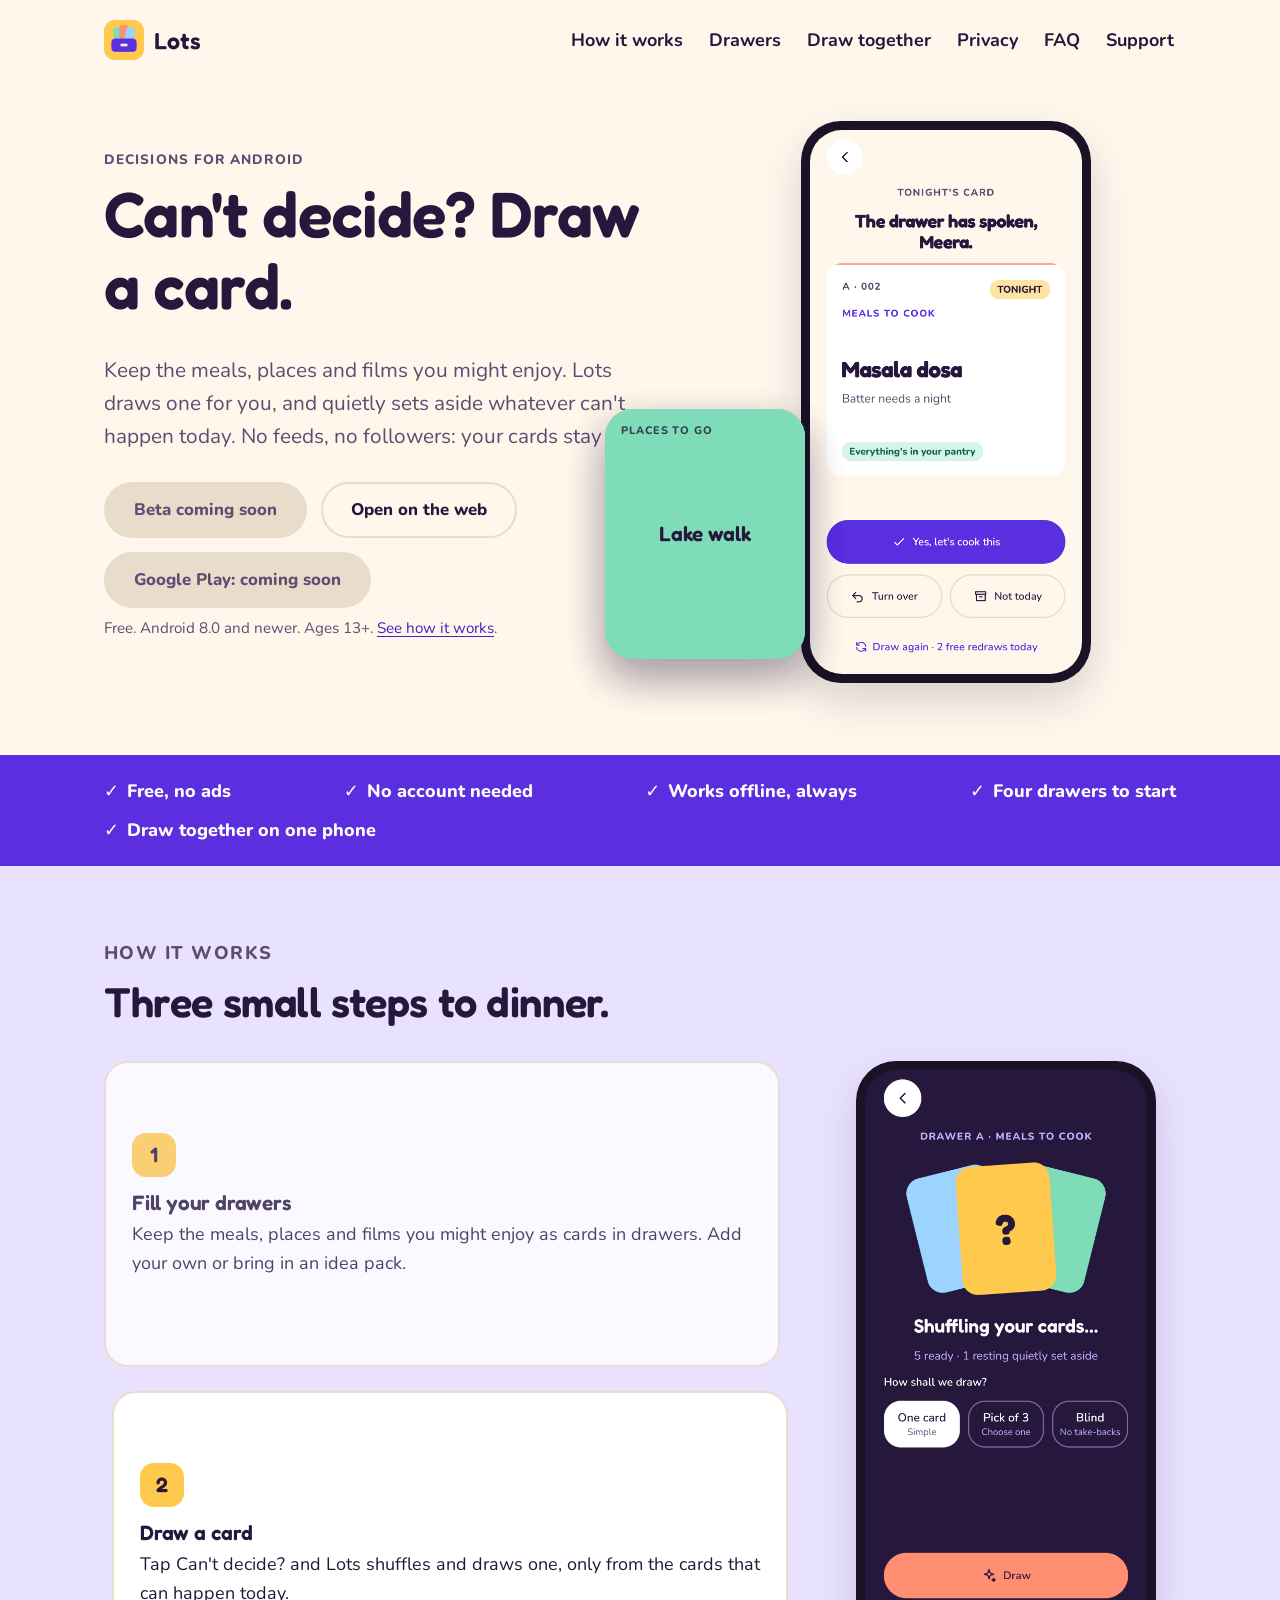
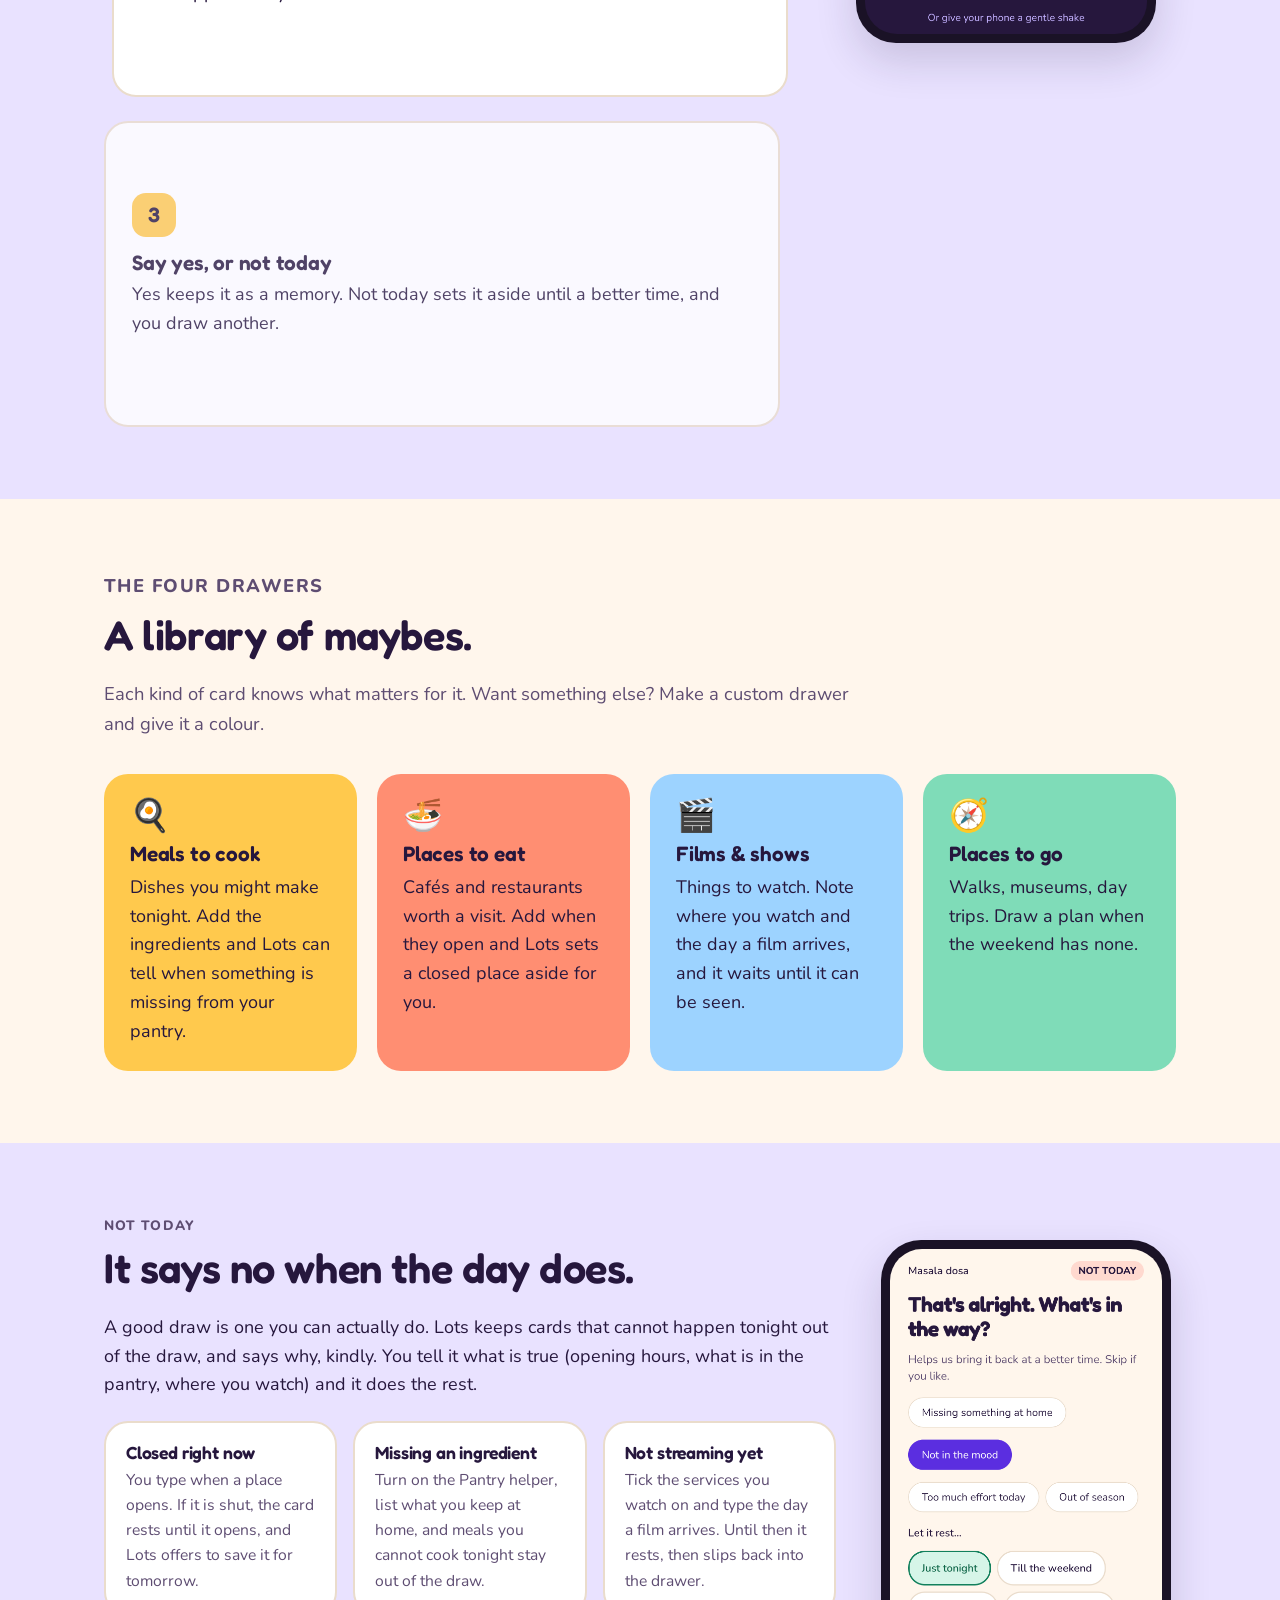
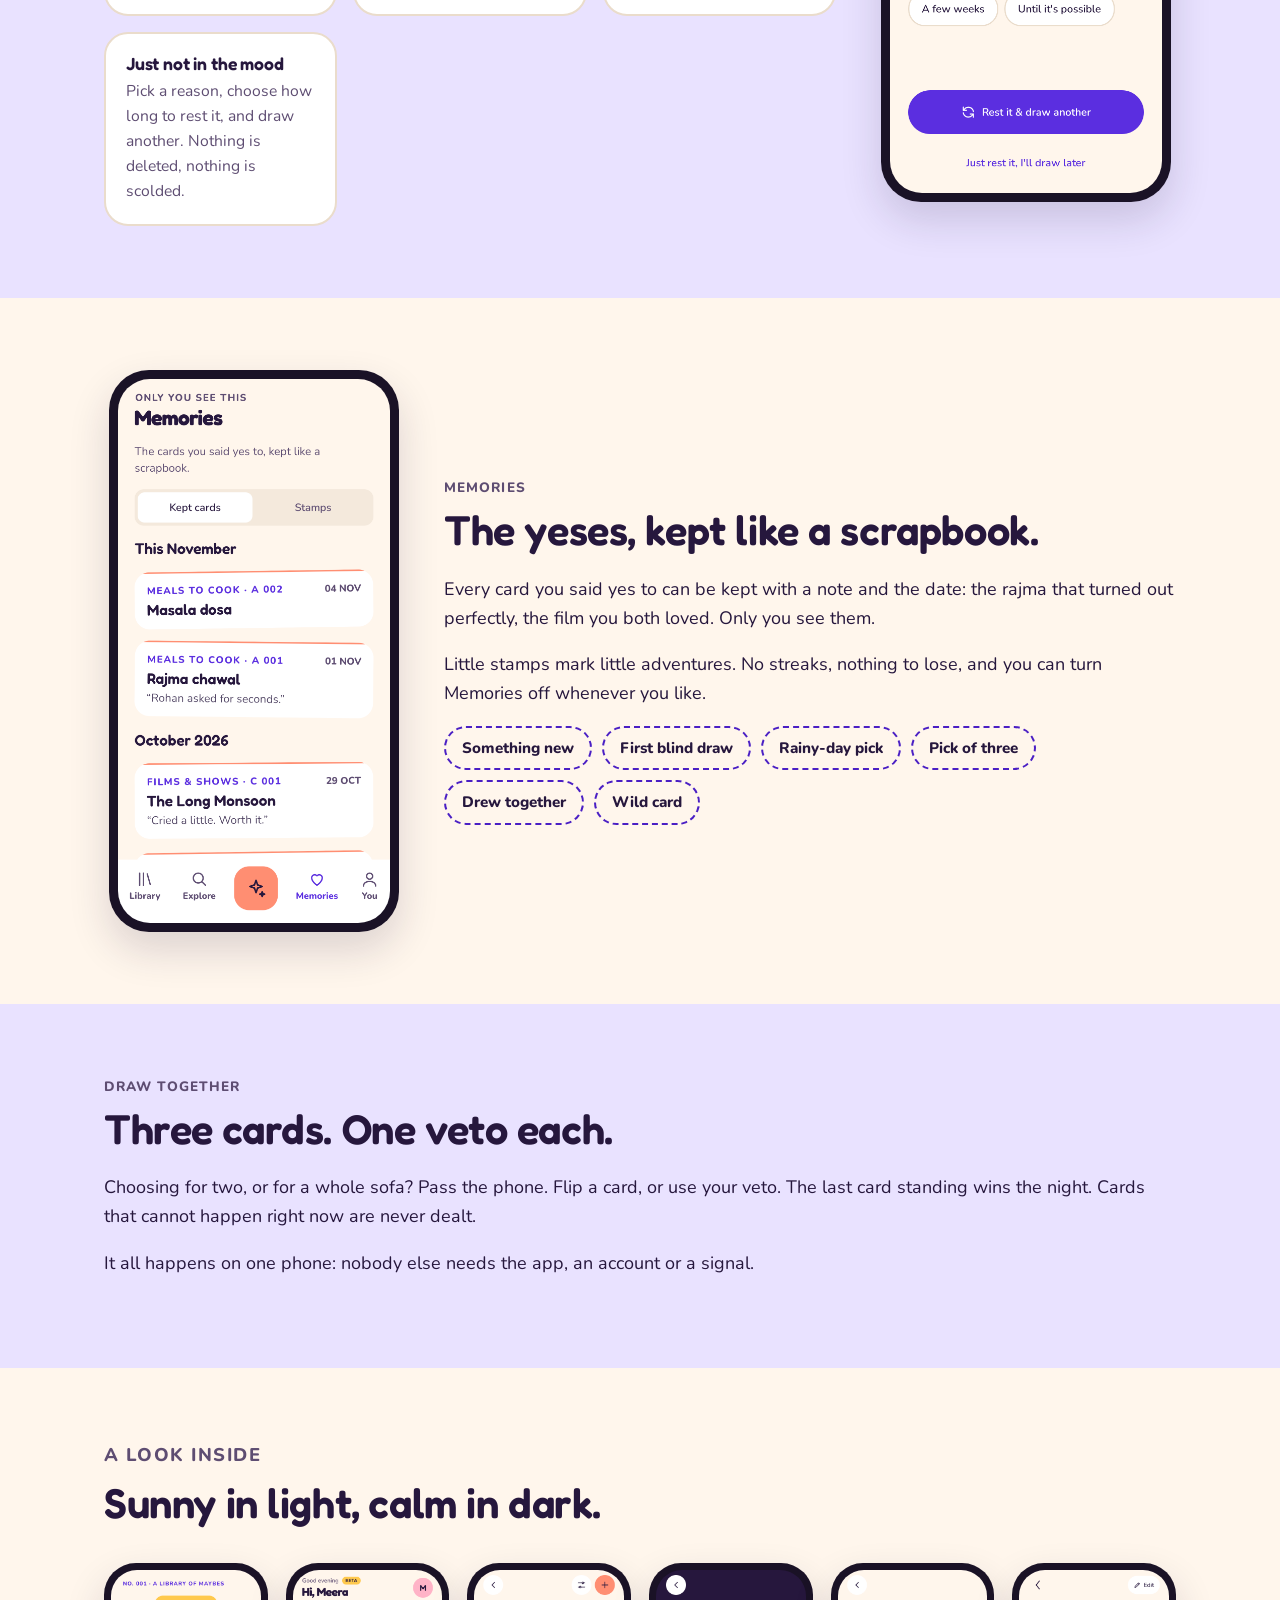
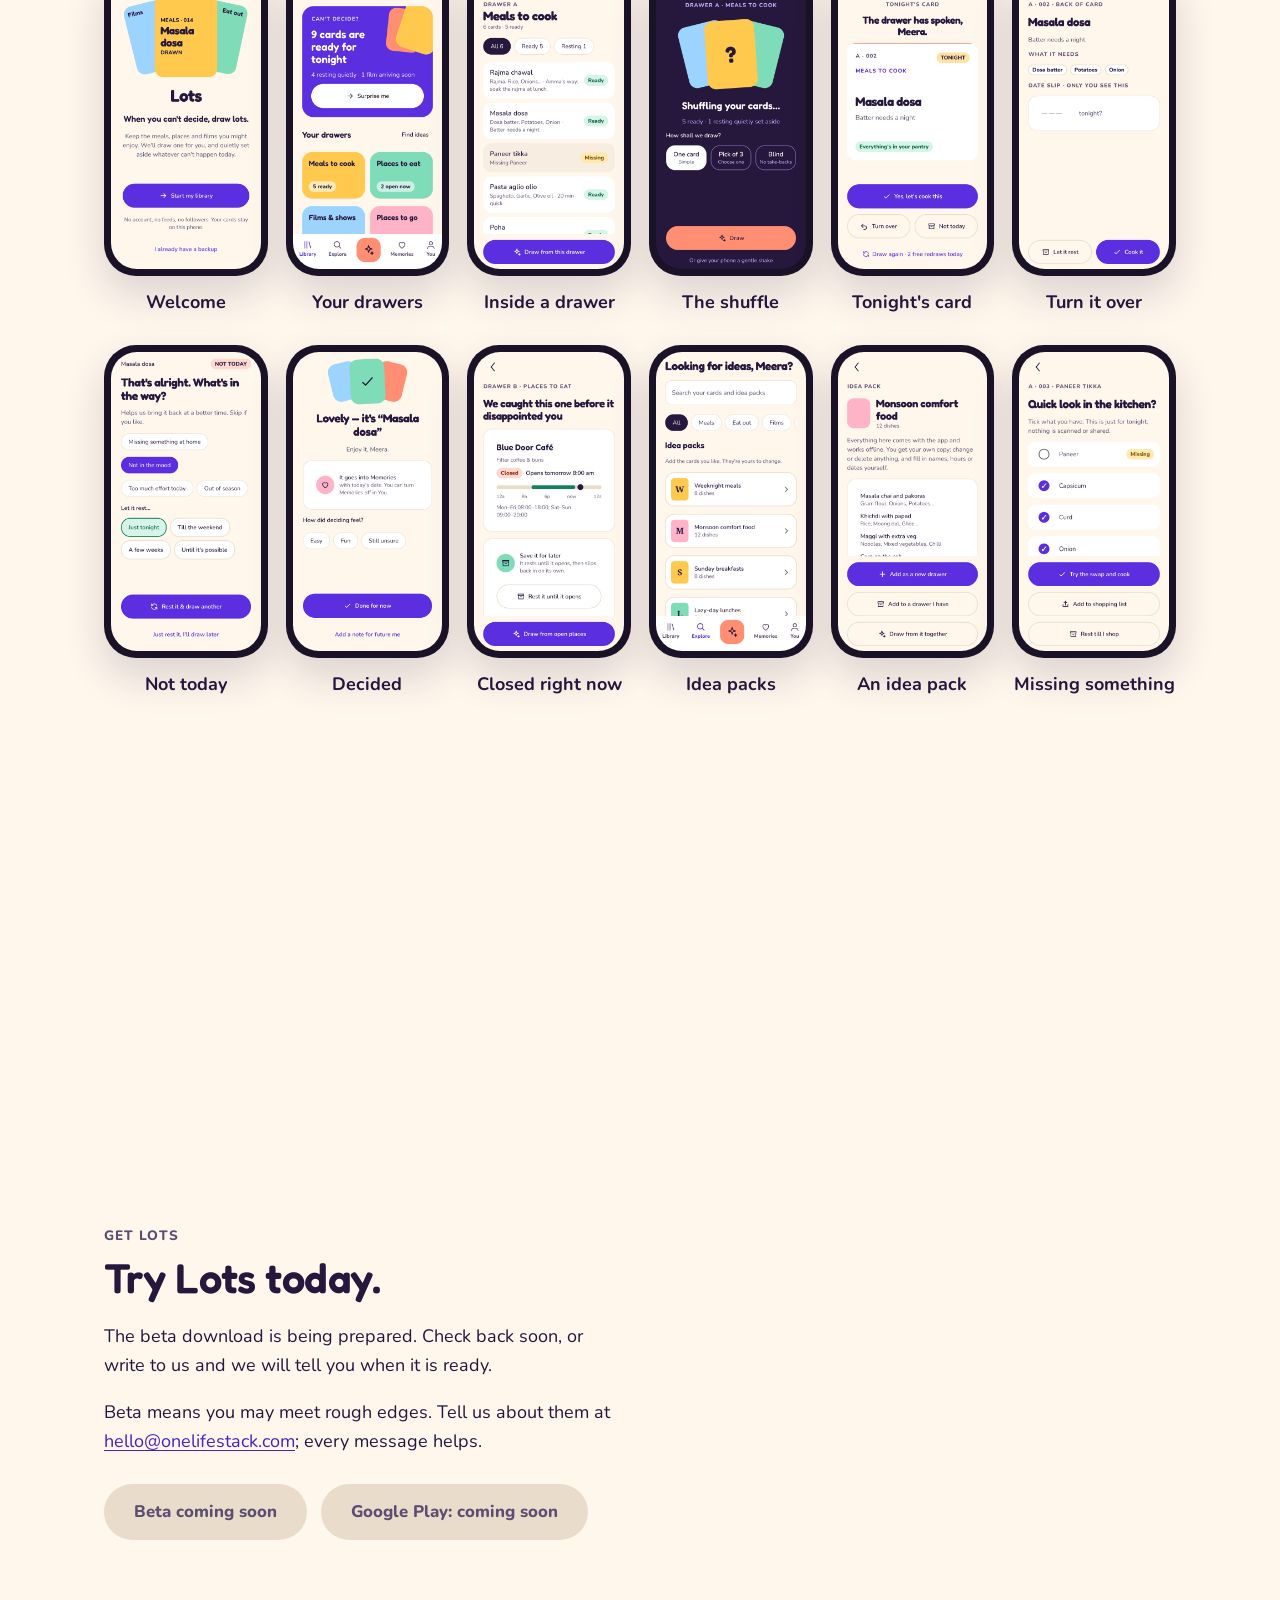
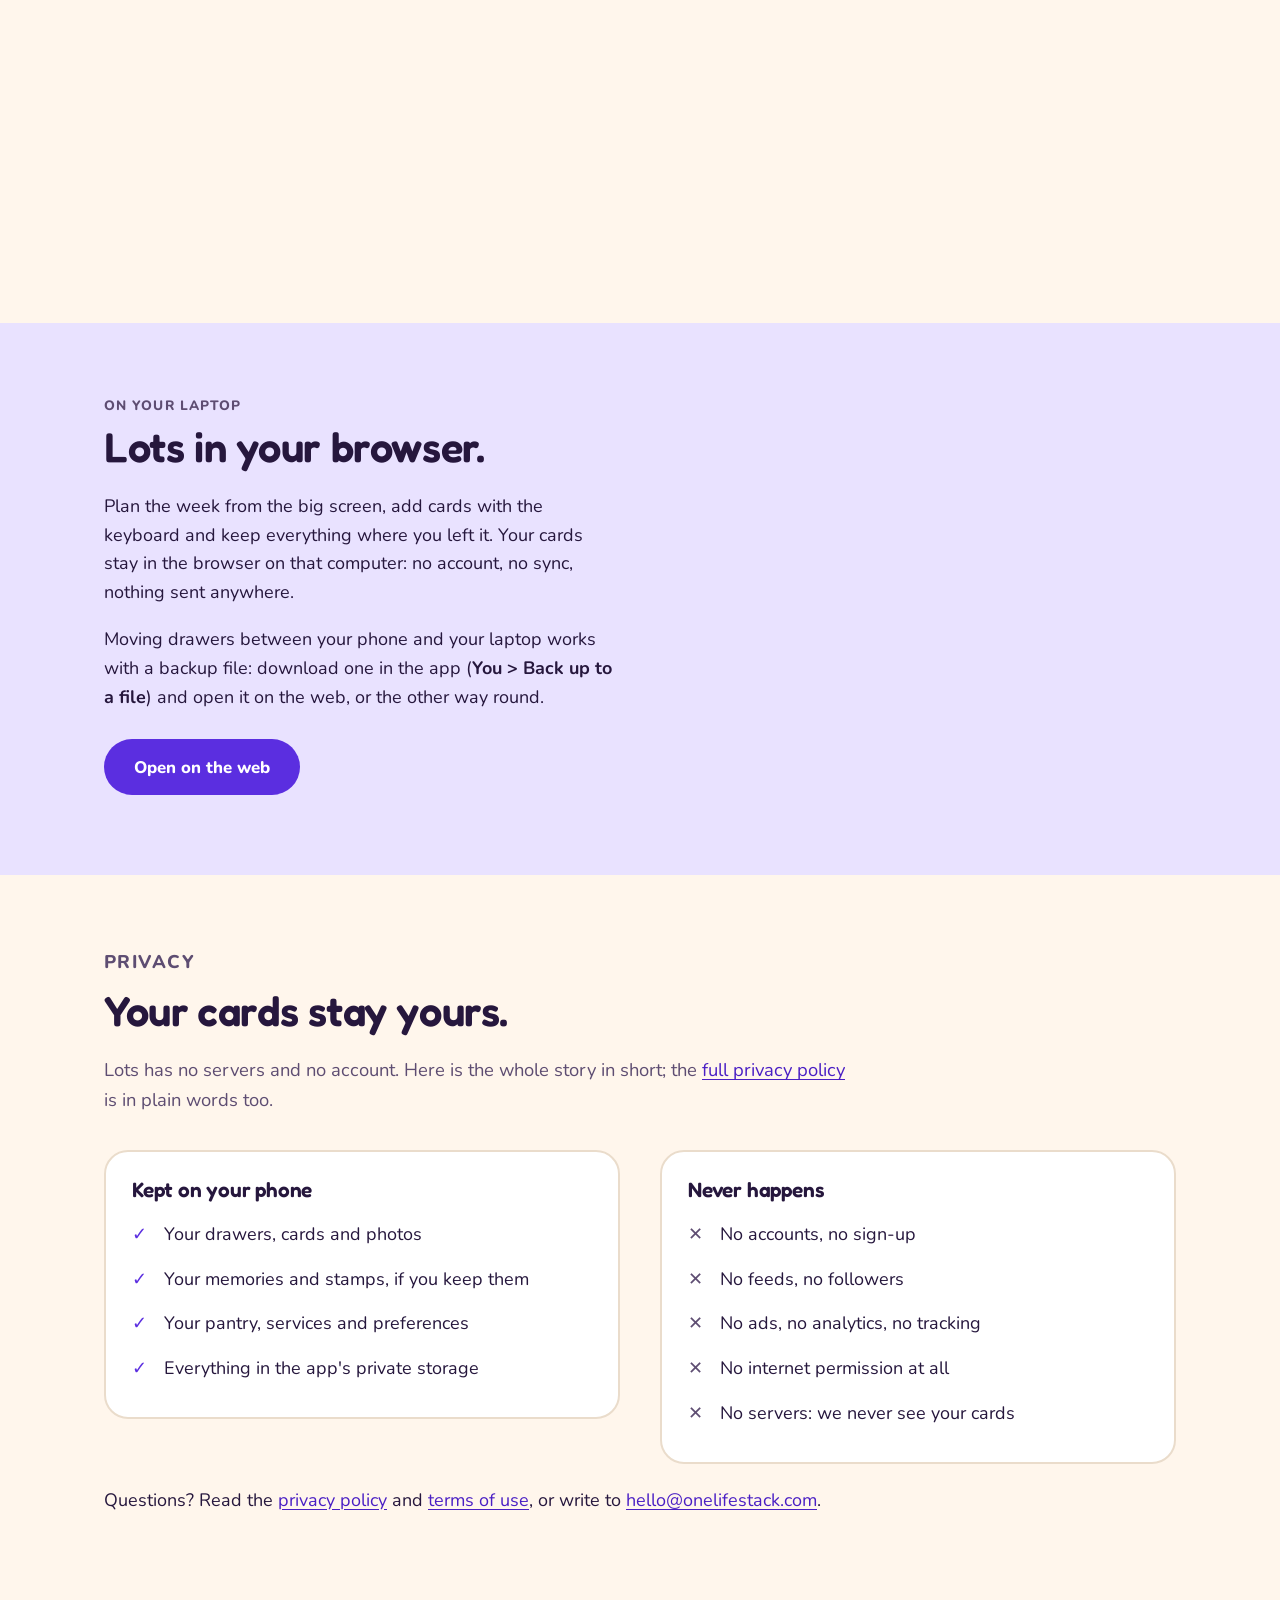
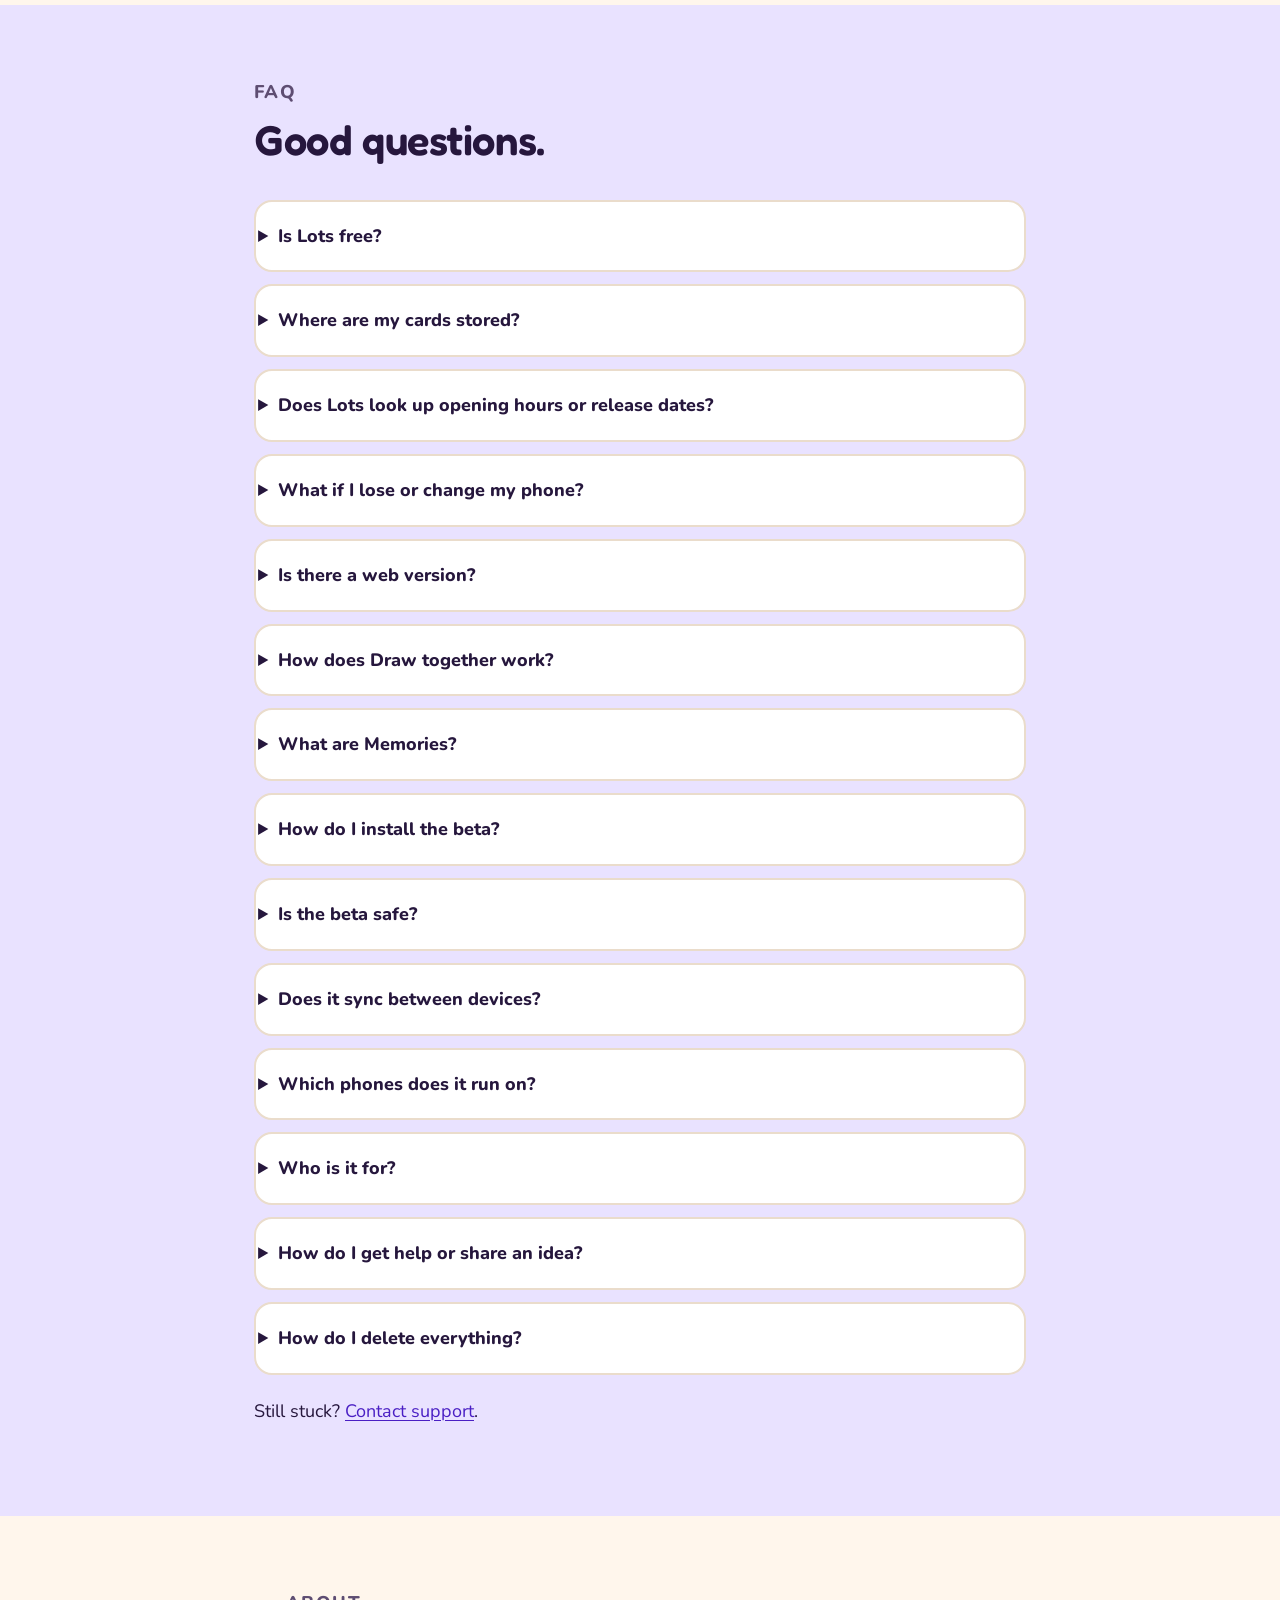
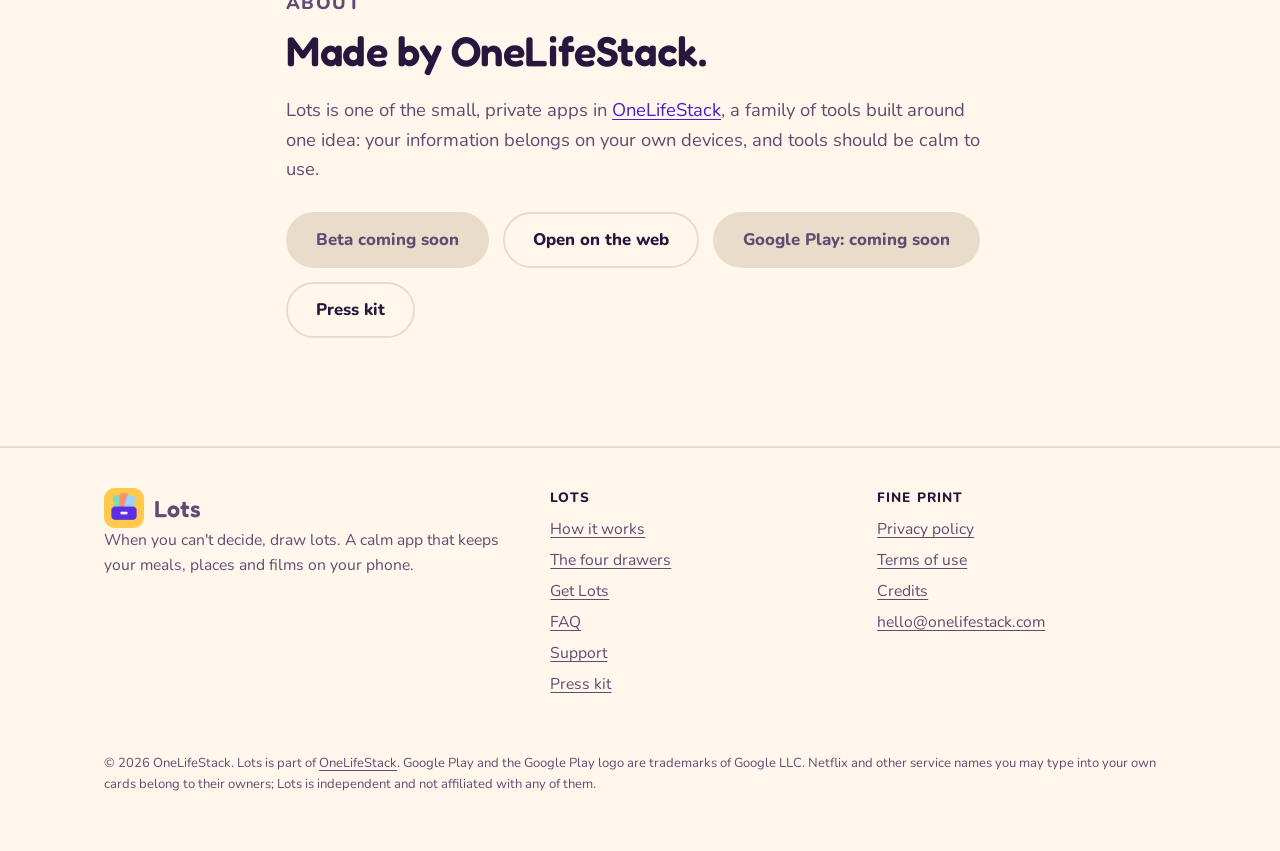
==== index.html @ 1c04e1bb "Publish site from onelifestack-lots 7b14423" ====
<!doctype html>
<html lang="en"><head><meta charset="utf-8">
<meta name="viewport" content="width=device-width, initial-scale=1">
<title>Lots: can&#x27;t decide? Draw a card</title>
<meta name="description" content="Keep the meals, places and films you might enjoy. Lots draws one for you and sets aside whatever can&#x27;t happen today. Free, private, no account, no ads.">
<meta name="theme-color" content="#FFF6EC" media="(prefers-color-scheme: light)"><meta name="theme-color" content="#1A1226" media="(prefers-color-scheme: dark)">
<meta http-equiv="Content-Security-Policy" content="default-src 'self'; script-src 'self'; img-src 'self' data:; style-src 'self' 'unsafe-inline'; font-src 'self'; base-uri 'self'; form-action 'none'">
<link rel="canonical" href="https://lots.onelifestack.com/">
<link rel="manifest" href="/site.webmanifest">
<link rel="icon" href="/assets/icon-32.png" sizes="32x32" type="image/png"><link rel="apple-touch-icon" href="/assets/icon-180.png">
<link rel="preload" href="/assets/fonts/fredoka-600.ttf" as="font" type="font/ttf" crossorigin><link rel="preload" href="/assets/fonts/nunito-400.woff2" as="font" type="font/woff2" crossorigin><link rel="preload" href="/assets/fonts/nunito-700.woff2" as="font" type="font/woff2" crossorigin><link rel="preload" href="/assets/fonts/nunito-800.woff2" as="font" type="font/woff2" crossorigin>
<meta property="og:type" content="website"><meta property="og:site_name" content="Lots"><meta property="og:title" content="Lots: can&#x27;t decide? Draw a card">
<meta property="og:description" content="Keep the meals, places and films you might enjoy. Lots draws one for you and sets aside whatever can&#x27;t happen today. Free, private, no account, no ads."><meta property="og:url" content="https://lots.onelifestack.com/"><meta property="og:image" content="https://lots.onelifestack.com/assets/og.png">
<meta name="twitter:card" content="summary_large_image">
<link rel="stylesheet" href="/assets/site.css">
<script src="/assets/site.js" defer></script>
</head><body>
<a class="skip" href="#main">Skip to content</a>
<header class="site"><div class="wrap"><a class="brand" href="/"><img src="/assets/icon-180.png" width="40" height="40" alt="">Lots</a>
<nav class="main" aria-label="Main"><a href="/#how">How it works</a><a href="/#drawers">Drawers</a><a href="/#together">Draw together</a><a href="/#privacy">Privacy</a><a href="/#faq">FAQ</a><a href="/support/">Support</a></nav></div></header>
<main id="main">

<section class="hero"><div class="wrap"><div>
<p class="eyebrow">Decisions for Android</p>
<h1>Can't decide? Draw a card.</h1>
<p class="lead">Keep the meals, places and films you might enjoy. Lots draws one for you, and quietly sets aside whatever can't happen today. No feeds, no followers: your cards stay yours.</p>
<div class="cta-row"><span class="btn" aria-disabled="true" role="text">Beta coming soon</span><a class="btn ghost" href="/app/">Open on the web</a><span class="btn" aria-disabled="true" role="text">Google Play: coming soon</span></div>
<p class="note">Free. Android 8.0 and newer. Ages 13+. <a href="#how">See how it works</a>.</p></div>
<div class="hero-art"><div class="plx" data-plx="-0.05"><div class="phone float"><img src="/assets/shots/13-drawn.png" width="1080" height="2160" alt="A drawn card with the buttons Yes, Not today and Draw again"></div></div>
<div class="plx stackwrap" data-plx="0.06" aria-hidden="true"><div class="stack">
<div class="sc a"><small>Meals to cook</small>Masala dosa<span class="lab">Yes!</span></div>
<div class="sc b"><small>Films &amp; shows</small>Paper Lanterns<span class="lab">Not today</span></div>
<div class="sc c"><small>Places to go</small>Lake walk<span class="lab">Draw again</span></div></div></div></div></div></section>
<div class="promise"><div class="wrap"><ul><li>Free, no ads</li><li>No account needed</li><li>Works offline, always</li><li>Four drawers to start</li><li>Draw together on one phone</li></ul></div></div>
<section id="how" class="tint"><div class="wrap"><div class="section-head"><p class="eyebrow">How it works</p><h2>Three small steps to dinner.</h2></div>
<div class="how"><ol class="steps"><li><h3>Fill your drawers</h3><p>Keep the meals, places and films you might enjoy as cards in drawers. Add your own or bring in an idea pack.</p></li><li><h3>Draw a card</h3><p>Tap Can't decide? and Lots shuffles and draws one, only from the cards that can happen today.</p></li><li><h3>Say yes, or not today</h3><p>Yes keeps it as a memory. Not today sets it aside until a better time, and you draw another.</p></li></ol><aside class="how-phone" aria-hidden="true"><div class="phone"><div class="shots"><img class="on" src="/assets/shots/10-home.png" width="1080" height="2160" alt="" loading="lazy"><img src="/assets/shots/12-shuffle.png" width="1080" height="2160" alt="" loading="lazy"><img src="/assets/shots/13-drawn.png" width="1080" height="2160" alt="" loading="lazy"></div></div></aside></div></div></section>
<section id="drawers"><div class="wrap"><div class="section-head"><p class="eyebrow">The four drawers</p><h2>A library of maybes.</h2><p>Each kind of card knows what matters for it. Want something else? Make a custom drawer and give it a colour.</p></div><div class="kinds"><div class="tile yellow"><span class="kind-emoji" aria-hidden="true">🍳</span><h3>Meals to cook</h3><p>Dishes you might make tonight. Add the ingredients and Lots can tell when something is missing from your pantry.</p></div><div class="tile coral"><span class="kind-emoji" aria-hidden="true">🍜</span><h3>Places to eat</h3><p>Cafés and restaurants worth a visit. Add when they open and Lots sets a closed place aside for you.</p></div><div class="tile sky"><span class="kind-emoji" aria-hidden="true">🎬</span><h3>Films & shows</h3><p>Things to watch. Note where you watch and the day a film arrives, and it waits until it can be seen.</p></div><div class="tile mint"><span class="kind-emoji" aria-hidden="true">🧭</span><h3>Places to go</h3><p>Walks, museums, day trips. Draw a plan when the weekend has none.</p></div></div></div></section>
<section id="not-today" class="tint"><div class="wrap split"><div><p class="eyebrow">Not today</p><h2>It says no when the day does.</h2>
<p>A good draw is one you can actually do. Lots keeps cards that cannot happen tonight out of the draw, and says why, kindly. You tell it what is true (opening hours, what is in the pantry, where you watch) and it does the rest.</p>
<div class="cases"><div class="case"><h3>Closed right now</h3><p>You type when a place opens. If it is shut, the card rests until it opens, and Lots offers to save it for tomorrow.</p></div><div class="case"><h3>Missing an ingredient</h3><p>Turn on the Pantry helper, list what you keep at home, and meals you cannot cook tonight stay out of the draw.</p></div><div class="case"><h3>Not streaming yet</h3><p>Tick the services you watch on and type the day a film arrives. Until then it rests, then slips back into the drawer.</p></div><div class="case"><h3>Just not in the mood</h3><p>Pick a reason, choose how long to rest it, and draw another. Nothing is deleted, nothing is scolded.</p></div></div></div><div class="phone-col"><div class="phone"><img src="/assets/shots/15-not-today.png" width="1080" height="2160" alt="The Not today screen with reasons to choose from" loading="lazy"></div></div></div></section>
<section id="memories"><div class="wrap split flip"><div class="phone-col"><div class="phone"><img src="/assets/shots/30-memories.png" width="1080" height="2160" alt="Memories, the cards you said yes to kept like a scrapbook, with stamps" loading="lazy"></div></div><div><p class="eyebrow">Memories</p><h2>The yeses, kept like a scrapbook.</h2>
<p>Every card you said yes to can be kept with a note and the date: the rajma that turned out perfectly, the film you both loved. Only you see them.</p>
<p>Little stamps mark little adventures. No streaks, nothing to lose, and you can turn Memories off whenever you like.</p><ul class="stamps"><li>Something new</li><li>First blind draw</li><li>Rainy-day pick</li><li>Pick of three</li><li>Drew together</li><li>Wild card</li></ul></div></div></section>
<section id="together" class="tint"><div class="wrap"><p class="eyebrow">Draw together</p><h2>Three cards. One veto each.</h2>
<p>Choosing for two, or for a whole sofa? Pass the phone. Flip a card, or use your veto. The last card standing wins the night. Cards that cannot happen right now are never dealt.</p>
<p>It all happens on one phone: nobody else needs the app, an account or a signal.</p></div></section>
<section id="screens"><div class="wrap"><div class="section-head"><p class="eyebrow">A look inside</p><h2>Sunny in light, calm in dark.</h2></div><div class="gallery"><figure><div class="phone"><img src="/assets/shots/01-welcome.png" width="1080" height="2160" alt="The Lots welcome screen: when you can&#x27;t decide, draw lots" loading="lazy"></div><figcaption>Welcome</figcaption></figure><figure><div class="phone"><img src="/assets/shots/10-home.png" width="1080" height="2160" alt="The Lots home screen with four drawers and a Surprise me button" loading="lazy"></div><figcaption>Your drawers</figcaption></figure><figure><div class="phone"><img src="/assets/shots/11-drawer.png" width="1080" height="2160" alt="A drawer of cards, with what is ready and what is resting" loading="lazy"></div><figcaption>Inside a drawer</figcaption></figure><figure><div class="phone"><img src="/assets/shots/12-shuffle.png" width="1080" height="2160" alt="The cards shuffling before a draw" loading="lazy"></div><figcaption>The shuffle</figcaption></figure><figure><div class="phone"><img src="/assets/shots/13-drawn.png" width="1080" height="2160" alt="A drawn card with the buttons Yes, Not today and Draw again" loading="lazy"></div><figcaption>Tonight&#x27;s card</figcaption></figure><figure><div class="phone"><img src="/assets/shots/14-card-back.png" width="1080" height="2160" alt="The back of a card with ingredients and notes" loading="lazy"></div><figcaption>Turn it over</figcaption></figure><figure><div class="phone"><img src="/assets/shots/15-not-today.png" width="1080" height="2160" alt="The Not today screen with reasons to choose from" loading="lazy"></div><figcaption>Not today</figcaption></figure><figure><div class="phone"><img src="/assets/shots/16-decided.png" width="1080" height="2160" alt="The Decided screen after saying yes to a card" loading="lazy"></div><figcaption>Decided</figcaption></figure><figure><div class="phone"><img src="/assets/shots/18-closed-now.png" width="1080" height="2160" alt="A card set aside because the place is closed right now" loading="lazy"></div><figcaption>Closed right now</figcaption></figure><figure><div class="phone"><img src="/assets/shots/20-explore.png" width="1080" height="2160" alt="Explore with idea packs to add to your drawers" loading="lazy"></div><figcaption>Idea packs</figcaption></figure><figure><div class="phone"><img src="/assets/shots/21-pack.png" width="1080" height="2160" alt="An idea pack with cards to add to your drawers" loading="lazy"></div><figcaption>An idea pack</figcaption></figure><figure><div class="phone"><img src="/assets/shots/22-missing-ingredients.png" width="1080" height="2160" alt="A card set aside because an ingredient is missing" loading="lazy"></div><figcaption>Missing something</figcaption></figure><figure><div class="phone"><img src="/assets/shots/30-memories.png" width="1080" height="2160" alt="Memories, the cards you said yes to kept like a scrapbook, with stamps" loading="lazy"></div><figcaption>Memories</figcaption></figure><figure><div class="phone"><img src="/assets/shots/31-stamps.png" width="1080" height="2160" alt="Little stamps for little adventures, with no streaks" loading="lazy"></div><figcaption>Stamps</figcaption></figure></div></div></section>
<section id="get"><div class="wrap two"><div><p class="eyebrow">Get Lots</p><h2>Try Lots today.</h2>
<p>The beta download is being prepared. Check back soon, or write to us and we will tell you when it is ready.</p><p>Beta means you may meet rough edges. Tell us about them at <a href="mailto:hello@onelifestack.com">hello@onelifestack.com</a>; every message helps.</p>
<div class="cta-row"><span class="btn" aria-disabled="true" role="text">Beta coming soon</span><span class="btn" aria-disabled="true" role="text">Google Play: coming soon</span></div></div>
<div class="panel"><h3>Install in four taps</h3><ol class="install"><li>Open this page on your Android phone and tap <strong>Download Beta</strong>.</li><li>When the file finishes, open it. If Android asks, allow installs from your browser or Files app.</li><li>Tap <strong>Install</strong>, then <strong>Open</strong>.</li><li>Fill your first drawer and draw a card. Needs Android 8.0 or newer.</li></ol>
<h3>Same promises as ever</h3><p>No account, no ads, no tracking, and no internet permission. Your cards stay on your phone.</p>
<h3>When the Play version arrives</h3><p>The beta is signed with a beta key, so Google Play cannot update it. When Lots is on Play: save a backup (<strong>You &gt; Back up to a file</strong>), uninstall the beta, install from Play, then restore from your file.</p></div></div></section>
<section id="web" class="tint"><div class="wrap two"><div><p class="eyebrow">On your laptop</p><h2>Lots in your browser.</h2>
<p>Plan the week from the big screen, add cards with the keyboard and keep everything where you left it. Your cards stay in the browser on that computer: no account, no sync, nothing sent anywhere.</p>
<p>Moving drawers between your phone and your laptop works with a backup file: download one in the app (<strong>You &gt; Back up to a file</strong>) and open it on the web, or the other way round.</p>
<div class="cta-row"><a class="btn primary" href="/app/">Open on the web</a></div></div>
<div class="panel"><h3>Good to know</h3><ul><li>Works offline after the first visit, and can be installed from your browser.</li><li>Clearing the browser's site data erases your drawers, so download a backup now and then.</li></ul></div></div></section>
<section id="privacy"><div class="wrap"><div class="section-head"><p class="eyebrow">Privacy</p><h2>Your cards stay yours.</h2><p>Lots has no servers and no account. Here is the whole story in short; the <a href="/privacy/">full privacy policy</a> is in plain words too.</p></div>
<div class="two"><div class="panel"><h3>Kept on your phone</h3><ul class="keep"><li>Your drawers, cards and photos</li><li>Your memories and stamps, if you keep them</li><li>Your pantry, services and preferences</li><li>Everything in the app's private storage</li></ul></div><div class="panel"><h3>Never happens</h3><ul class="never"><li>No accounts, no sign-up</li><li>No feeds, no followers</li><li>No ads, no analytics, no tracking</li><li>No internet permission at all</li><li>No servers: we never see your cards</li></ul></div></div>
<p style="margin-top:22px">Questions? Read the <a href="/privacy/">privacy policy</a> and <a href="/terms/">terms of use</a>, or write to <a href="mailto:hello@onelifestack.com">hello@onelifestack.com</a>.</p></div></section>
<section id="faq" class="tint"><div class="wrap" style="max-width:820px"><div class="section-head"><p class="eyebrow">FAQ</p><h2>Good questions.</h2></div><details><summary>Is Lots free?</summary><p>Yes. There are no ads, no subscriptions and nothing to buy.</p></details><details><summary>Where are my cards stored?</summary><p>Only on your phone, in the app's private storage. There is no account and no cloud. We run no servers for Lots, so we cannot see your cards.</p></details><details><summary>Does Lots look up opening hours or release dates?</summary><p>No. Lots never goes online, so you type when a place opens and the day a film arrives. That is also why it needs no internet permission.</p></details><details><summary>What if I lose or change my phone?</summary><p>Use You > Back up to a file to save everything to a place you choose. On the new phone, restore from that file.</p></details><details><summary>Is there a web version?</summary><p>Yes: <a href="/app/">Open on the web</a>. It works on a laptop, keeps its data in that browser only, and uses the same backup file as the phone app, so you can move your drawers between them.</p></details><details><summary>How does Draw together work?</summary><p>Pass the phone. Three cards are dealt, each person has one veto, and the last card standing wins the night. It all happens on the one phone.</p></details><details><summary>What are Memories?</summary><p>The cards you said yes to, kept like a scrapbook, with a few little stamps. There are no streaks and nothing to lose. Prefer not to keep them? Turn Memories off and cards simply go back in their drawers.</p></details><details><summary>How do I install the beta?</summary><p>Open <a href="/#get">the Get Lots section</a> on your phone, tap Download, and open the file when it finishes. Android may ask you to allow installs from your browser or Files app once; say yes, then tap Install. It needs Android 8.0 or newer.</p></details><details><summary>Is the beta safe?</summary><p>It is the same app we will put on Google Play, built by us and signed with a beta key, with the same promises: no account, no ads, no tracking, no internet permission. Check the file with the SHA-256 checksum shown next to the download, and only install it from this site.</p></details><details><summary>Does it sync between devices?</summary><p>Not in this version. Nothing leaves your phone unless you save a backup file.</p></details><details><summary>Which phones does it run on?</summary><p>Android 8.0 (Oreo) and newer.</p></details><details><summary>Who is it for?</summary><p>Anyone aged 13 and over who has ever said "I don't mind, you choose" twice in a row.</p></details><details><summary>How do I get help or share an idea?</summary><p>Open You > Help in the app, or write to <a href="mailto:hello@onelifestack.com">hello@onelifestack.com</a>.</p></details><details><summary>How do I delete everything?</summary><p>You > Erase everything in the app, or just uninstall it. There is nothing to delete anywhere else.</p></details><p style="margin-top:22px">Still stuck? <a href="/support/">Contact support</a>.</p></div></section>
<section id="about"><div class="wrap section-head"><p class="eyebrow">About</p><h2>Made by OneLifeStack.</h2><p>Lots is one of the small, private apps in <a href="https://onelifestack.com">OneLifeStack</a>, a family of tools built around one idea: your information belongs on your own devices, and tools should be calm to use.</p><div class="cta-row"><span class="btn" aria-disabled="true" role="text">Beta coming soon</span><a class="btn ghost" href="/app/">Open on the web</a><span class="btn" aria-disabled="true" role="text">Google Play: coming soon</span><a class="btn ghost" href="/press/">Press kit</a></div></div></section>

</main>
<footer class="site"><div class="wrap">
<div><a class="brand" href="/"><img src="/assets/icon-180.png" width="40" height="40" alt="">Lots</a>
<p>When you can't decide, draw lots. A calm app that keeps your meals, places and films on your phone.</p></div>
<div><h2>Lots</h2><ul><li><a href="/#how">How it works</a></li><li><a href="/#drawers">The four drawers</a></li><li><a href="/#get">Get Lots</a></li><li><a href="/#faq">FAQ</a></li><li><a href="/support/">Support</a></li><li><a href="/press/">Press kit</a></li></ul></div>
<div><h2>Fine print</h2><ul><li><a href="/privacy/">Privacy policy</a></li><li><a href="/terms/">Terms of use</a></li><li><a href="/credits/">Credits</a></li><li><a href="mailto:hello@onelifestack.com">hello@onelifestack.com</a></li></ul></div>
<small>© 2026 OneLifeStack. Lots is part of <a href="https://onelifestack.com">OneLifeStack</a>. Google Play and the Google Play logo are trademarks of Google LLC. Netflix and other service names you may type into your own cards belong to their owners; Lots is independent and not affiliated with any of them.</small>
</div></footer></body></html>
---- assets/site.css ----
/* Lots site. Tokens come from the app and the Lots design boards; the dark palette is shared with Pocketful. */
@font-face { font-family: Fredoka; font-weight: 500 700; font-display: swap; src: url(/assets/fonts/fredoka-600.ttf) format("truetype"); }
@font-face { font-family: Nunito; font-weight: 400; font-display: swap; src: url(/assets/fonts/nunito-400.woff2) format("woff2"); }
@font-face { font-family: Nunito; font-weight: 600; font-display: swap; src: url(/assets/fonts/nunito-600.woff2) format("woff2"); }
@font-face { font-family: Nunito; font-weight: 700; font-display: swap; src: url(/assets/fonts/nunito-700.woff2) format("woff2"); }
@font-face { font-family: Nunito; font-weight: 800; font-display: swap; src: url(/assets/fonts/nunito-800.woff2) format("woff2"); }

:root {
  --bg: #FFF6EC; --surface: #FFFFFF; --outline: #EADCCB; --ink: #26173D; --muted: #5E4D72; --primary: #5B2EE0; --on-primary: #FFFFFF;
  --primary-soft: #E9E2FF; --accent: #FF8E72; --warn: #FFF1D6; --link: #4A1FC4;
  --yellow: #FFC94D; --coral: #FF8E72; --sky: #9DD3FF; --lilac: #C3B1FF; --pink: #FFB3C7; --mint: #7FDCB8; --deck-ink: #26173D;
  --shadow: 0 18px 40px rgba(38, 23, 61, .16);
  --radius: 24px; --pill: 999px; --maxw: 1120px;
}
@media (prefers-color-scheme: dark) {
  :root { --bg: #1A1226; --surface: #2A1F3A; --outline: #3B2D4F; --ink: #F3ECFA; --muted: #C9B8DC; --primary-soft: #3A2D5C; --warn: #3A2F1A; --link: #C4B2FF; --shadow: 0 18px 40px rgba(0, 0, 0, .45); }
}

*, *::before, *::after { box-sizing: border-box; }
html { scroll-behavior: smooth; -webkit-text-size-adjust: 100%; }
@media (prefers-reduced-motion: reduce) { html { scroll-behavior: auto; } * { animation: none !important; transition: none !important; } }
body { margin: 0; background: var(--bg); color: var(--ink); font: 400 18px/1.6 Nunito, system-ui, sans-serif; }
img { max-width: 100%; height: auto; }
h1, h2, h3 { font-family: Fredoka, Nunito, system-ui, sans-serif; font-weight: 700; line-height: 1.12; margin: 0 0 .5em; letter-spacing: -.01em; }
h1 { font-size: clamp(2.4rem, 6vw, 4rem); }
h2 { font-size: clamp(1.8rem, 4vw, 2.6rem); }
h3 { font-size: 1.3rem; }
p { margin: 0 0 1em; }
a { color: var(--link); text-underline-offset: 3px; }
a:hover { text-decoration-thickness: 2px; }
:focus-visible { outline: 3px solid var(--primary); outline-offset: 3px; border-radius: 6px; }
.skip { position: absolute; left: -999px; top: 8px; background: var(--primary); color: var(--on-primary); padding: 10px 16px; border-radius: var(--pill); z-index: 10; }
.skip:focus { left: 8px; }
.wrap { max-width: var(--maxw); margin: 0 auto; padding: 0 24px; }
.muted { color: var(--muted); }
.eyebrow { font-weight: 800; font-size: .85rem; letter-spacing: .08em; text-transform: uppercase; color: var(--muted); margin-bottom: .6em; }

/* header */
header.site { padding: 18px 0; }
header.site .wrap { display: flex; flex-wrap: wrap; align-items: center; gap: 12px 28px; }
.brand { display: flex; align-items: center; gap: 10px; font: 700 1.45rem Fredoka, sans-serif; color: var(--ink); text-decoration: none; }
.brand img { width: 40px; height: 40px; border-radius: 11px; }
nav.main { display: flex; flex-wrap: wrap; gap: 6px 22px; margin-left: auto; align-items: center; }
nav.main a { color: var(--ink); font-weight: 700; text-decoration: none; padding: 8px 2px; }
nav.main a:hover, nav.main a[aria-current="page"] { text-decoration: underline; text-decoration-thickness: 2px; text-underline-offset: 6px; }

/* buttons */
.btn { display: inline-flex; align-items: center; justify-content: center; gap: 10px; min-height: 56px; padding: 0 28px; border-radius: var(--pill); font: 800 1.05rem Nunito, sans-serif; text-decoration: none; border: 2px solid transparent; cursor: pointer; }
.btn.primary { background: var(--primary); color: var(--on-primary); }
.btn.primary:hover { filter: brightness(1.1); }
.btn.ghost { background: transparent; color: var(--ink); border-color: var(--outline); }
.btn.ghost:hover { border-color: var(--ink); }
.btn[aria-disabled="true"] { background: var(--outline); color: var(--muted); cursor: default; }
.cta-row { display: flex; flex-wrap: wrap; gap: 14px; margin: 28px 0 8px; }
.note { font-size: .95rem; color: var(--muted); }

/* hero */
.hero { padding: 40px 0 72px; }
.hero .wrap { display: grid; grid-template-columns: 1.1fr .9fr; gap: 48px; align-items: center; }
.hero p.lead { font-size: 1.3rem; color: var(--muted); max-width: 34em; }
.phone { position: relative; width: min(290px, 70vw); border-radius: 40px; background: #1A1226; padding: 9px; box-shadow: var(--shadow); }
.phone img { display: block; width: 100%; border-radius: 32px; }

/* promise strip */
.promise { background: var(--primary); color: var(--on-primary); padding: 22px 0; }
.promise ul { list-style: none; margin: 0; padding: 0; display: flex; flex-wrap: wrap; justify-content: space-between; gap: 10px 28px; font-weight: 800; }
.promise li::before { content: "✓"; margin-right: 8px; }

/* sections */
section { padding: 72px 0; }
section.tint { background: var(--primary-soft); }
.section-head { max-width: 42em; margin-bottom: 36px; }
.section-head p { color: var(--muted); font-size: 1.15rem; }
.grid { display: grid; gap: 20px; grid-template-columns: repeat(auto-fit, minmax(300px, 1fr)); }
.tile { border-radius: var(--radius); padding: 26px; color: var(--deck-ink); }
.tile h3 { margin-bottom: .35em; }
.tile p { margin: 0; }
.tile.yellow { background: var(--yellow); } .tile.coral { background: var(--coral); } .tile.sky { background: var(--sky); }
.tile.lilac { background: var(--lilac); } .tile.pink { background: var(--pink); } .tile.mint { background: var(--mint); }
.panel { background: var(--surface); border: 2px solid var(--outline); border-radius: var(--radius); padding: 26px; }
.steps { counter-reset: s; display: grid; gap: 20px; grid-template-columns: repeat(auto-fit, minmax(250px, 1fr)); list-style: none; padding: 0; margin: 0; }
.steps li { counter-increment: s; background: var(--surface); border: 2px solid var(--outline); border-radius: var(--radius); padding: 26px; }
.steps li::before { content: counter(s); display: grid; place-items: center; width: 44px; height: 44px; border-radius: 14px; background: var(--yellow); color: var(--deck-ink); font: 700 1.3rem Fredoka, sans-serif; margin-bottom: 14px; }
.steps h3 { margin-bottom: .3em; }
.gallery { display: grid; gap: 28px 18px; grid-template-columns: repeat(auto-fit, minmax(150px, 1fr)); }
.gallery figure { margin: 0; }
.gallery .phone { width: 100%; padding: 7px; border-radius: 32px; }
.gallery .phone img { border-radius: 26px; }
.gallery figcaption { margin-top: 12px; font-weight: 700; text-align: center; }
.two { display: grid; gap: 40px; grid-template-columns: 1fr 1fr; align-items: start; }
.keep, .never { list-style: none; padding: 0; margin: 0; }
.keep li, .never li { padding: 8px 0 8px 32px; position: relative; }
.keep li::before { content: "✓"; position: absolute; left: 0; color: var(--primary); font-weight: 800; }
.never li::before { content: "✕"; position: absolute; left: 0; color: var(--muted); font-weight: 800; }

/* faq */
details { background: var(--surface); border: 2px solid var(--outline); border-radius: 18px; padding: 4px 22px; margin-bottom: 12px; }
summary { cursor: pointer; font-weight: 800; padding: 16px 0; list-style-position: outside; }
details[open] summary { margin-bottom: 0; }
details p { color: var(--muted); }

/* article pages (privacy, terms, ...) */
.article { padding: 32px 0 80px; }
.article .wrap { max-width: 780px; }
.article h1 { font-size: clamp(2rem, 5vw, 3rem); }
.article h2 { font-size: 1.6rem; margin-top: 1.6em; }
.article ul, .article ol { padding-left: 1.3em; }
.article li { margin-bottom: .5em; }
.article .updated { color: var(--muted); font-style: italic; }
.crumbs { font-size: .95rem; margin-bottom: 18px; }
.press-grid { display: grid; gap: 20px; grid-template-columns: repeat(auto-fit, minmax(240px, 1fr)); }
.swatches { display: flex; flex-wrap: wrap; gap: 12px; }
.swatch { width: 120px; }
.swatch span { display: block; height: 64px; border-radius: 16px; border: 2px solid var(--outline); margin-bottom: 6px; }
.swatch code { font-size: .85rem; }

footer.site { border-top: 2px solid var(--outline); padding: 40px 0 56px; color: var(--muted); font-size: .98rem; }
footer.site .wrap { display: grid; gap: 28px; grid-template-columns: 1.4fr 1fr 1fr; }
footer.site h2 { font: 800 .85rem Nunito, sans-serif; letter-spacing: .08em; text-transform: uppercase; color: var(--ink); margin: 0 0 10px; }
footer.site ul { list-style: none; margin: 0; padding: 0; }
footer.site li { margin-bottom: 6px; }
footer.site a { color: var(--muted); }
footer.site small { display: block; margin-top: 22px; grid-column: 1 / -1; }

@media (max-width: 860px) {
  .hero .wrap, .two, footer.site .wrap { grid-template-columns: 1fr; }
  .hero-art { min-height: 460px; }
  nav.main { margin-left: 0; width: 100%; }
  section { padding: 52px 0; }
}

/* ---------- beta ---------- */
.badge { display: inline-block; vertical-align: middle; margin-left: 10px; padding: 3px 10px; border-radius: var(--pill); background: var(--yellow); color: var(--deck-ink); font: 800 .72rem Nunito, sans-serif; letter-spacing: .08em; text-transform: uppercase; }
.btn .ico { flex: none; }
.facts { display: grid; grid-template-columns: repeat(2, 1fr); gap: 14px 20px; margin: 26px 0 16px; }
.facts dt { font-weight: 800; font-size: .8rem; text-transform: uppercase; letter-spacing: .06em; color: var(--muted); }
.facts dd { margin: 0; font-weight: 700; }
.hash { display: block; word-break: break-all; background: var(--primary-soft); padding: 10px 12px; border-radius: 12px; font-size: .85rem; }
ol.install { padding-left: 1.3em; }
ol.install li { margin-bottom: .6em; }

/* ---------- hero art ---------- */
.hero-art { position: relative; display: grid; place-items: center; min-height: 540px; }
.plx { translate: 0 calc(var(--py, 0) * 1px); }
.plx.stackwrap { position: absolute; left: -110px; bottom: 24px; z-index: 2; }
.stack { position: relative; width: clamp(150px, 22vw, 200px); aspect-ratio: 4 / 5; }
.sc { position: absolute; inset: 0; border-radius: 28px; box-shadow: var(--shadow); display: grid; place-items: center; padding: 18px; text-align: center; font: 700 1.3rem/1.15 Fredoka, sans-serif; color: var(--deck-ink); transform-origin: 50% 90%; }
.sc small { position: absolute; top: 14px; left: 16px; font: 800 .68rem Nunito, sans-serif; letter-spacing: .08em; text-transform: uppercase; opacity: .8; }
.sc.a { background: var(--yellow); z-index: 3; }
.sc.b { background: var(--sky); z-index: 2; transform: translateY(14px) scale(.95); }
.sc.c { background: var(--mint); z-index: 1; transform: translateY(28px) scale(.9); }
.lab { position: absolute; bottom: 14px; padding: 6px 14px; border-radius: var(--pill); font: 800 .8rem Nunito, sans-serif; background: #fff; color: var(--deck-ink); opacity: 0; }
.sc.a .lab { background: #fff; } .sc.b .lab { background: var(--coral); } .sc.c .lab { background: var(--yellow); }
.paused .sc, .paused .lab, .paused .float, .hero-art.off .sc, .hero-art.off .lab, .hero-art.off .float { animation-play-state: paused; }

/* ---------- how it works, sticky ---------- */
.how-phone { display: none; }
.how-phone .phone { width: min(300px, 100%); margin: 0 auto; }
.shots { position: relative; aspect-ratio: 1080 / 2160; border-radius: 32px; overflow: hidden; }
.shots img { position: absolute; inset: 0; width: 100%; height: 100%; border-radius: 0; opacity: 0; transition: opacity .5s ease; }
.shots img.on { opacity: 1; }
@media (min-width: 861px) {
  .js .how { display: grid; grid-template-columns: 1fr 340px; gap: 56px; align-items: start; }
  .js .how .steps { grid-template-columns: 1fr; gap: 24px; }
  .js .how .steps li { min-height: 34vh; display: flex; flex-direction: column; justify-content: center; opacity: .78; transition: opacity .4s ease, transform .4s ease; }
  .js .how .steps li.active { opacity: 1; transform: translateX(8px); }
  .js .how-phone { display: block; position: sticky; top: 14vh; align-self: start; }
}

/* ---------- motion (only when welcome) ---------- */
@keyframes rise { from { opacity: 0; transform: translateY(18px); } }
@keyframes float { 50% { transform: translateY(-10px); } }
@keyframes sc {
  0%, 22% { transform: translate(0, 0) rotate(0) scale(1); opacity: 1; z-index: 3; }
  33% { transform: translate(var(--ax), var(--ay)) rotate(var(--ar)) scale(1); opacity: 0; z-index: 3; }
  34% { transform: translateY(28px) scale(.9); opacity: 0; z-index: 1; }
  40%, 66% { transform: translateY(28px) scale(.9); opacity: 1; z-index: 1; }
  70%, 96% { transform: translateY(14px) scale(.95); opacity: 1; z-index: 2; }
  100% { transform: translate(0, 0) rotate(0) scale(1); opacity: 1; z-index: 3; }
}
@keyframes lab { 0%, 12% { opacity: 0; transform: scale(.8); } 19%, 30% { opacity: 1; transform: scale(1); } 33%, 100% { opacity: 0; } }
@media (prefers-reduced-motion: no-preference) {
  .hero .wrap > div:first-child > * { animation: rise .8s cubic-bezier(.2, .7, .2, 1) both; }
  .hero .wrap > div:first-child > :nth-child(2) { animation-delay: .08s; } .hero .wrap > div:first-child > :nth-child(3) { animation-delay: .16s; }
  .hero .wrap > div:first-child > :nth-child(4) { animation-delay: .24s; } .hero .wrap > div:first-child > :nth-child(5) { animation-delay: .32s; }
  .float { animation: float 7s ease-in-out infinite; }
  .sc { animation: sc 9s infinite both; }
  .sc.a { --ax: 140%; --ay: 0%; --ar: 16deg; }
  .sc.b { --ax: -140%; --ay: 0%; --ar: -16deg; animation-delay: -6s; }
  .sc.c { --ax: 0%; --ay: -130%; --ar: 0deg; animation-delay: -3.3s; }
  .sc .lab { animation: lab 9s infinite both; animation-delay: inherit; }
  .motion .reveal { opacity: 0; translate: 0 26px; transition: opacity .7s ease, translate .7s cubic-bezier(.2, .7, .2, 1); transition-delay: calc(var(--i, 0) * 80ms); }
  .motion .reveal.in { opacity: 1; translate: none; }
  .btn { transition: transform .2s ease, filter .2s ease, box-shadow .2s ease, border-color .2s ease; }
  .btn:not([aria-disabled="true"]):hover { transform: translateY(-2px); box-shadow: 0 10px 24px rgba(91, 46, 224, .28); }
  .btn:not([aria-disabled="true"]):active { transform: scale(.97); box-shadow: none; }
  .tile, .panel { transition: transform .25s ease, box-shadow .25s ease; }
  .tile:hover { transform: translateY(-6px) rotate(-1deg); box-shadow: var(--shadow); }
  .panel:hover { transform: translateY(-3px); }
  .gallery .phone { transition: transform .3s ease; }
  .gallery figure:hover .phone { transform: translateY(-8px) rotate(-1.5deg); }
  details { transition: border-color .2s ease; } details[open] { border-color: var(--primary); }
  header.site { view-transition-name: site-header; }
  main { view-transition-name: page; }
  ::view-transition-old(page) { animation: vt-out .2s ease both; }
  ::view-transition-new(page) { animation: vt-in .35s ease both; }
  @keyframes vt-out { to { opacity: 0; } }
  @keyframes vt-in { from { opacity: 0; translate: 0 10px; } }
}
@view-transition { navigation: auto; }
@media (prefers-reduced-motion: reduce) {
  ::view-transition-group(*), ::view-transition-old(*), ::view-transition-new(*) { animation: none !important; }
  .shots img, .js .how .steps li { transition: none; }
}
@media (max-width: 860px) { .hero-art { min-height: 480px; } .plx.stackwrap { left: -6px; bottom: 6px; } .facts { grid-template-columns: 1fr 1fr; } }

/* ---------- Lots additions ---------- */
.how.solo { display: block !important; }
.kinds { display: grid; gap: 20px; grid-template-columns: repeat(auto-fit, minmax(240px, 1fr)); }
.tile .count { display: inline-block; margin-top: 12px; padding: 3px 12px; border-radius: var(--pill); background: rgba(255,255,255,.6); font: 800 .8rem Nunito, sans-serif; color: var(--deck-ink); }
.tile .kind-emoji { display: block; font-size: 2rem; line-height: 1; margin-bottom: 10px; }
.chips { display: flex; flex-wrap: wrap; gap: 8px; list-style: none; margin: 14px 0 0; padding: 0; }
.chips li { padding: 6px 14px; border-radius: var(--pill); background: var(--primary-soft); font-weight: 700; font-size: .95rem; }
.split { display: grid; gap: 40px; grid-template-columns: 1fr minmax(240px, 300px); align-items: center; }
.split.flip { grid-template-columns: minmax(240px, 300px) 1fr; }
.split .phone { margin: 0 auto; }
.stamps { display: flex; flex-wrap: wrap; gap: 10px; list-style: none; margin: 18px 0 0; padding: 0; }
.stamps li { padding: 8px 16px; border-radius: var(--pill); border: 2px dashed var(--link); font-weight: 800; font-size: .95rem; }
.cases { display: grid; gap: 16px; grid-template-columns: repeat(auto-fit, minmax(230px, 1fr)); margin-top: 22px; }
.case { background: var(--surface); border: 2px solid var(--outline); border-radius: var(--radius); padding: 20px; }
.case h3 { font-size: 1.1rem; margin-bottom: .3em; }
.case p { margin: 0; color: var(--muted); font-size: .98rem; }
.stale { background: #FFF1D6; color: #26173D; border: 2px solid #FF8E72; border-radius: 16px; padding: 14px 18px; margin: 0 0 24px; }
@media (max-width: 860px) { .split, .split.flip { grid-template-columns: 1fr; } .split.flip .phone-col { order: 2; } }
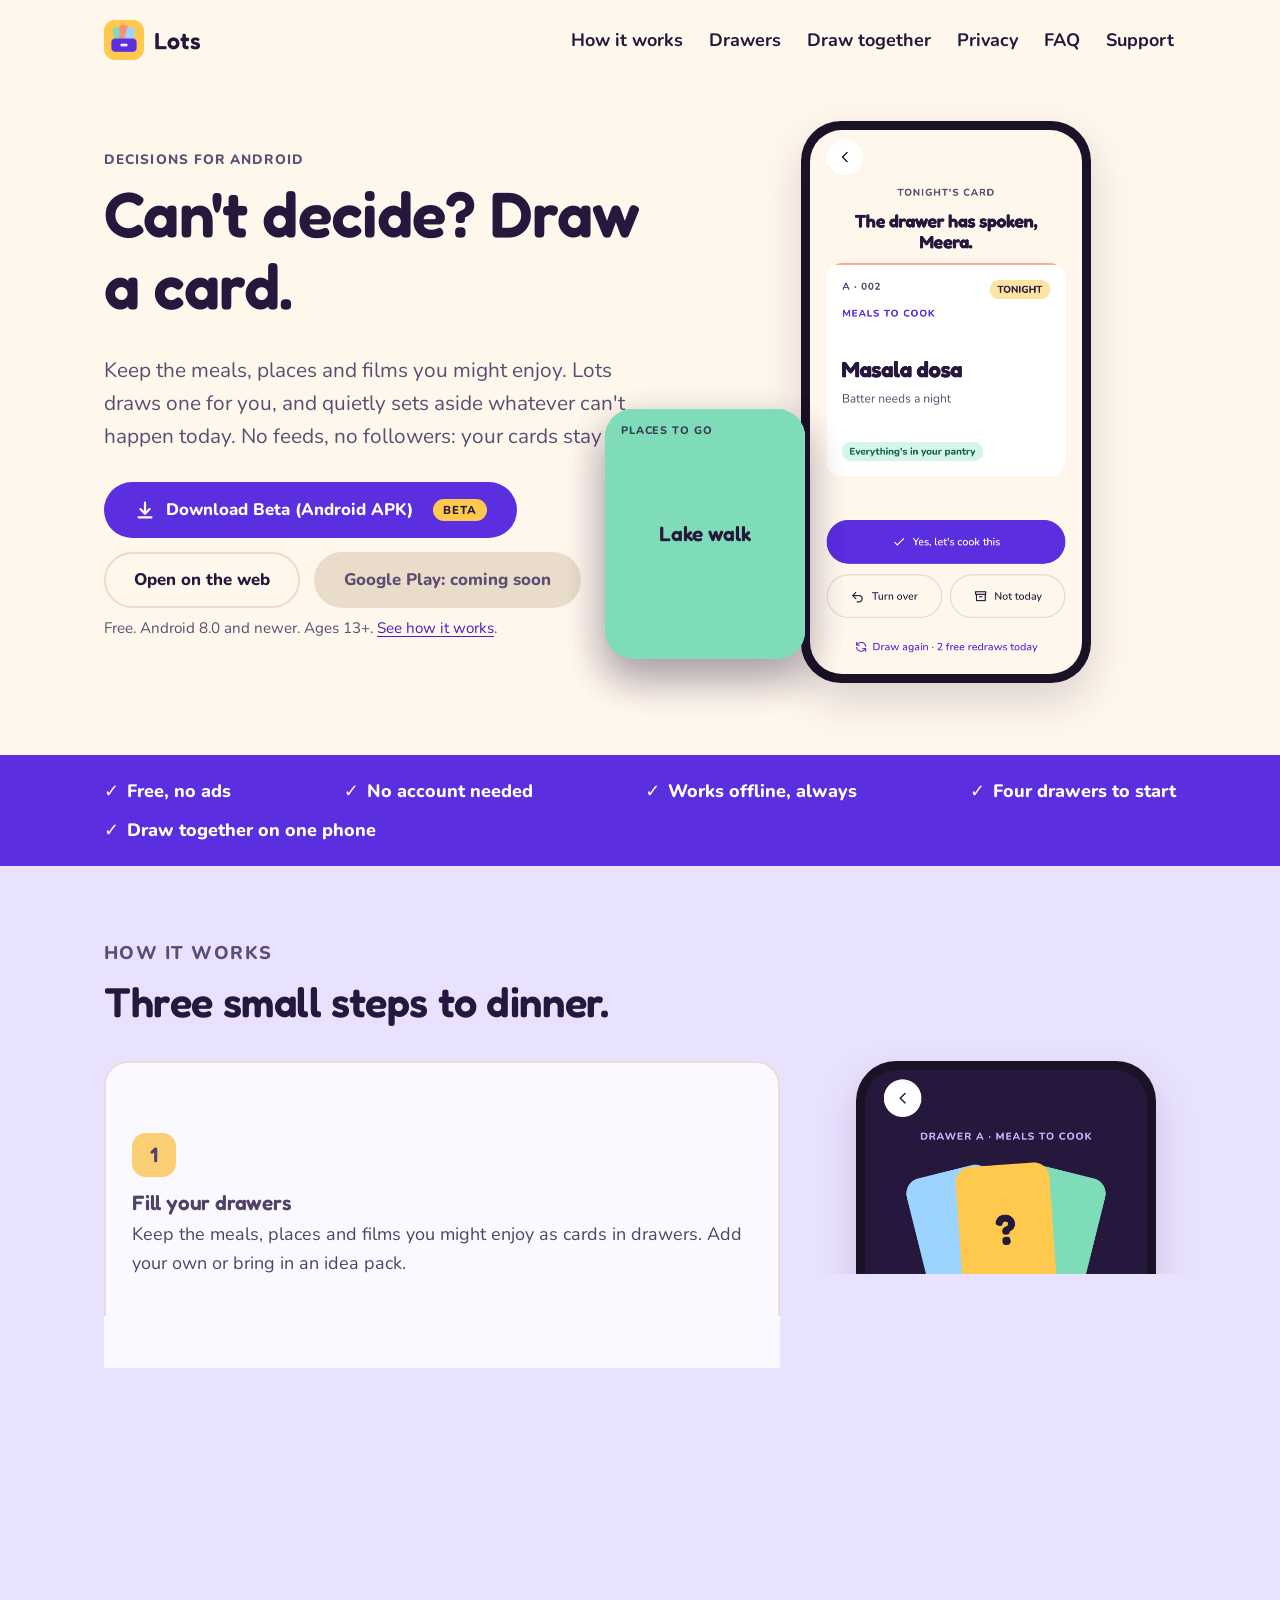
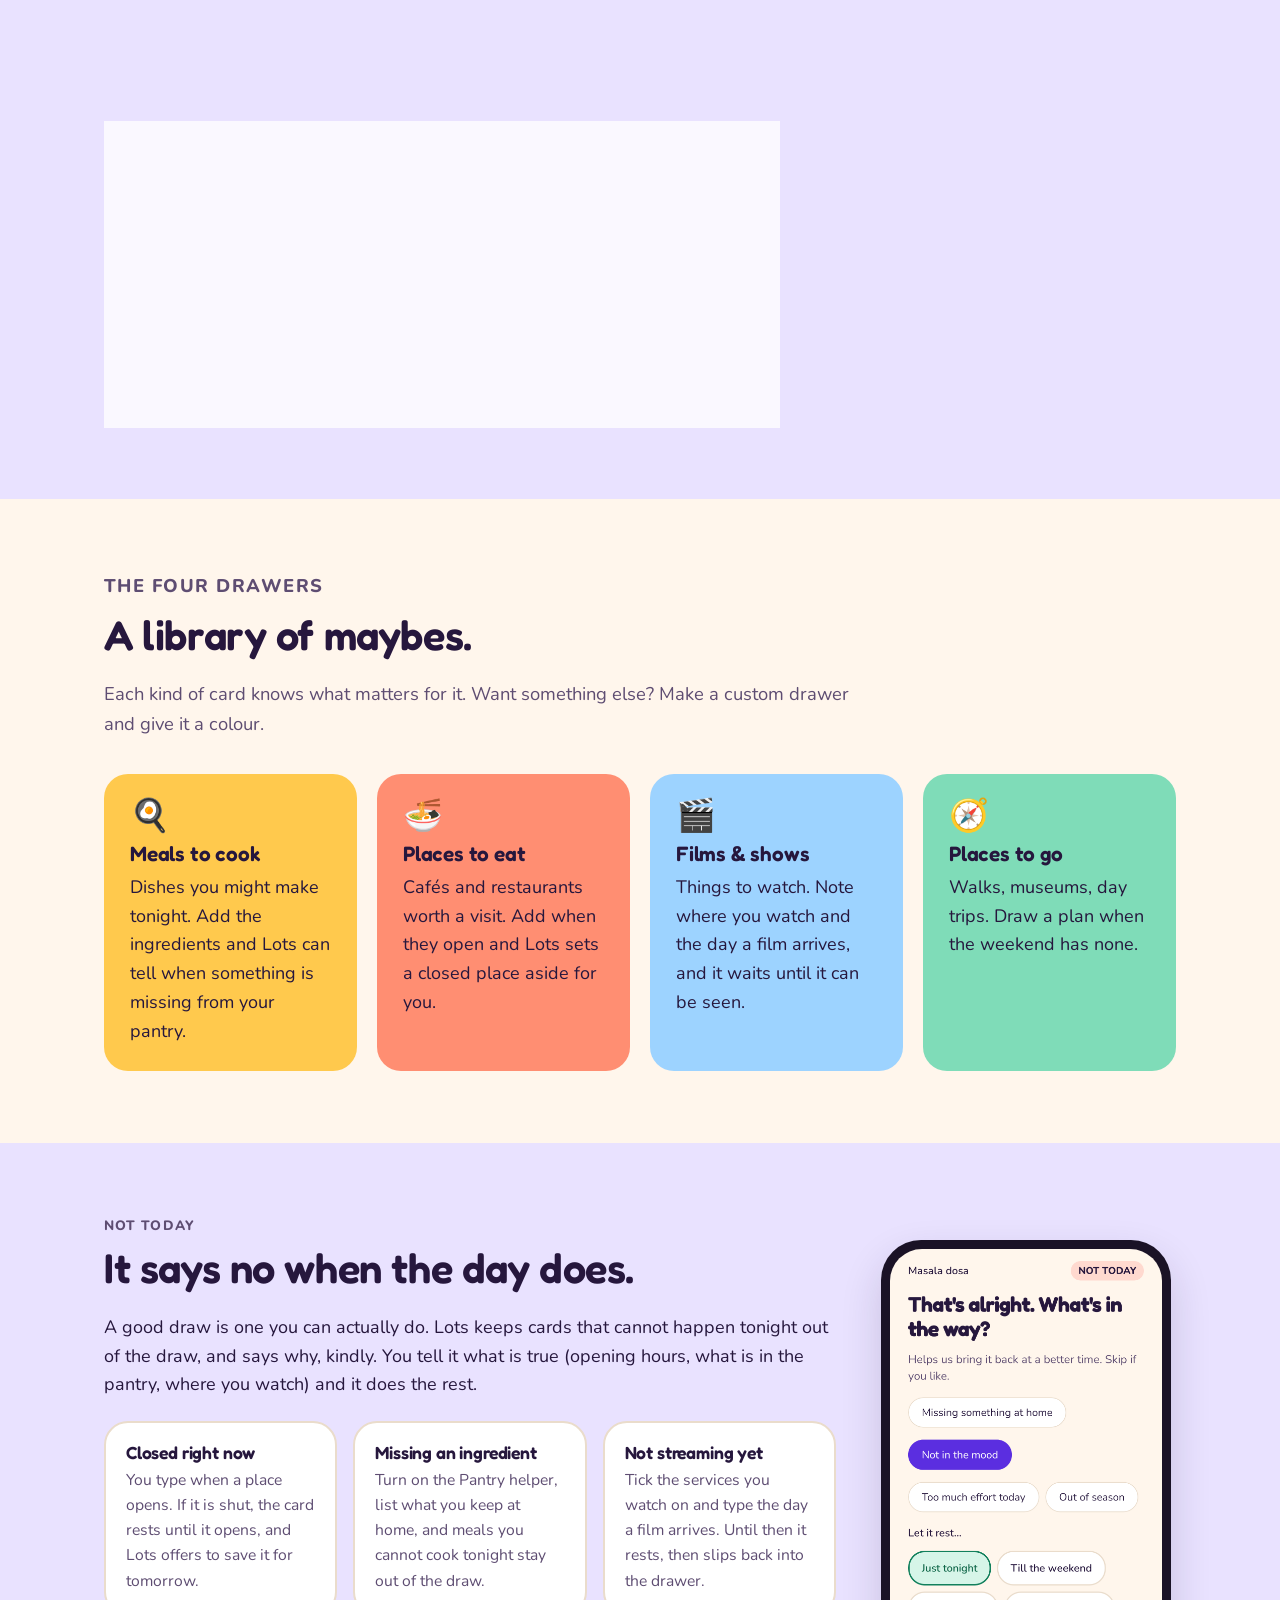
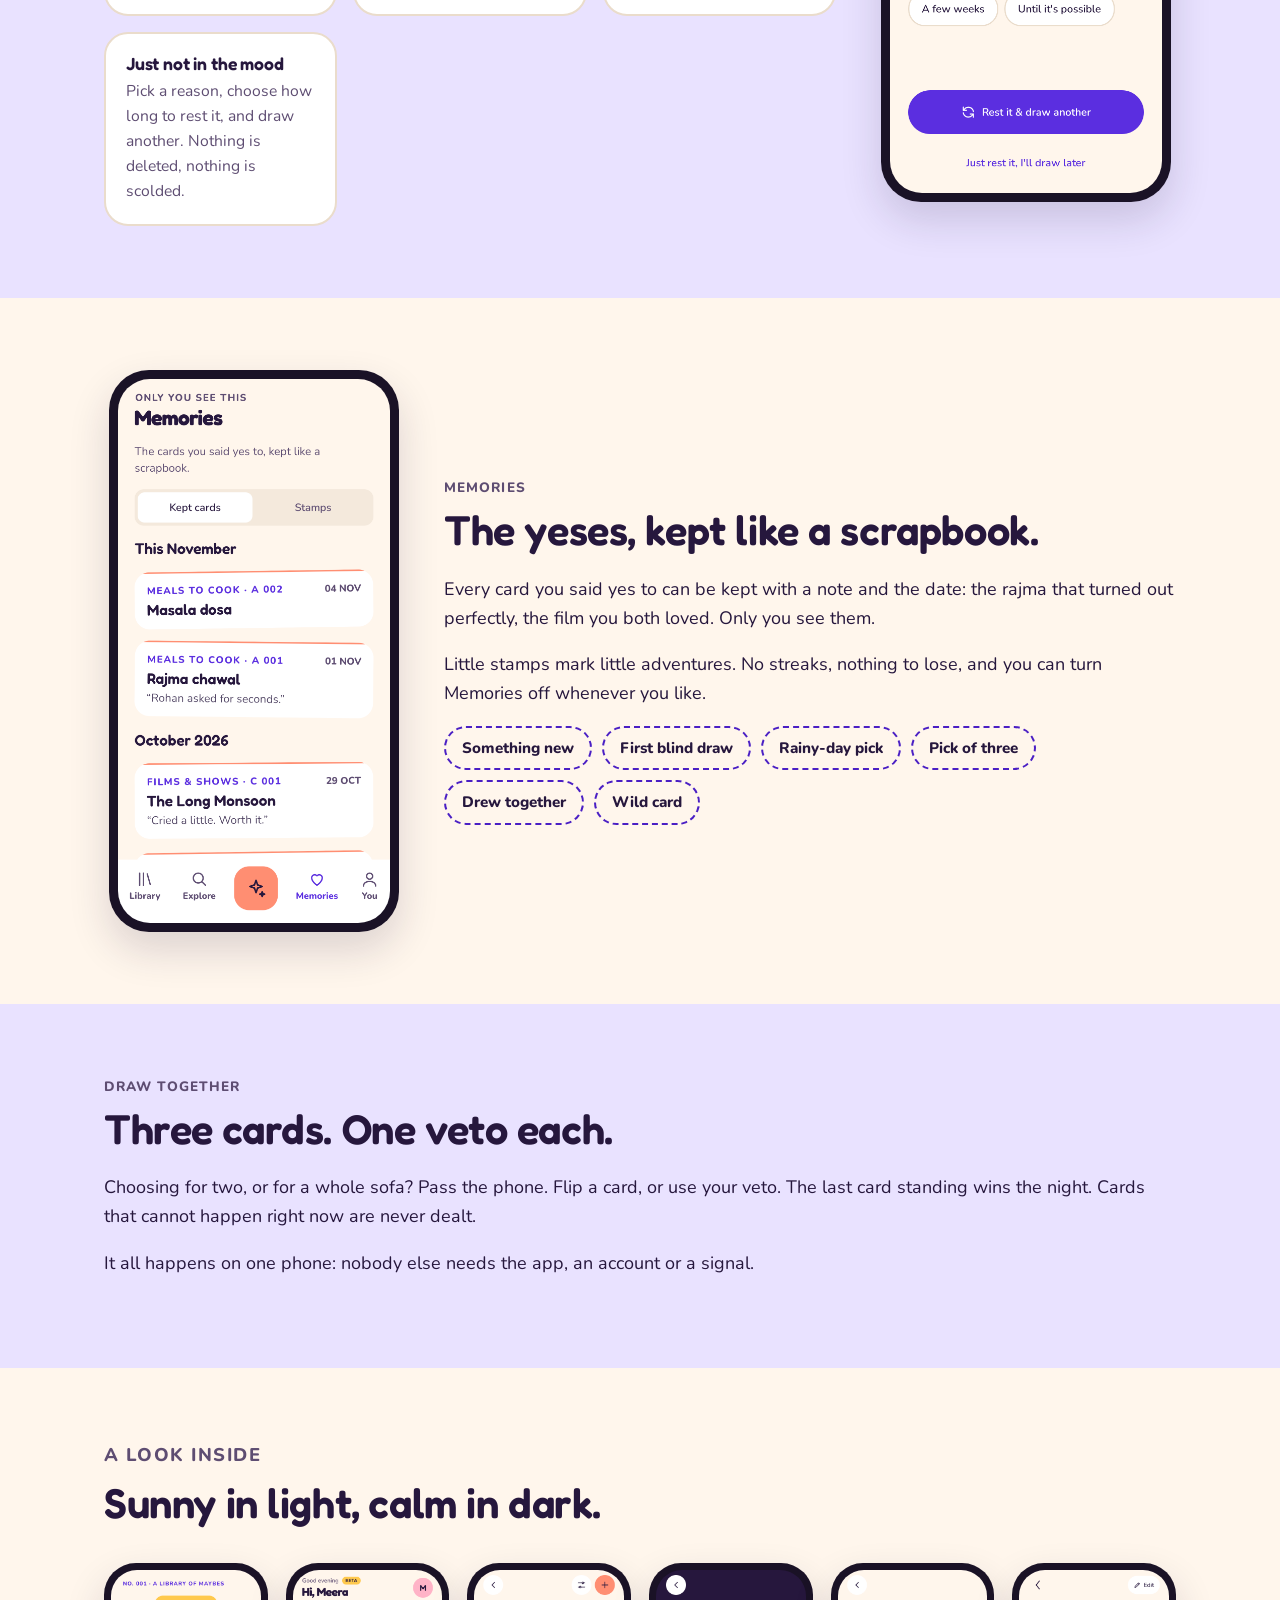
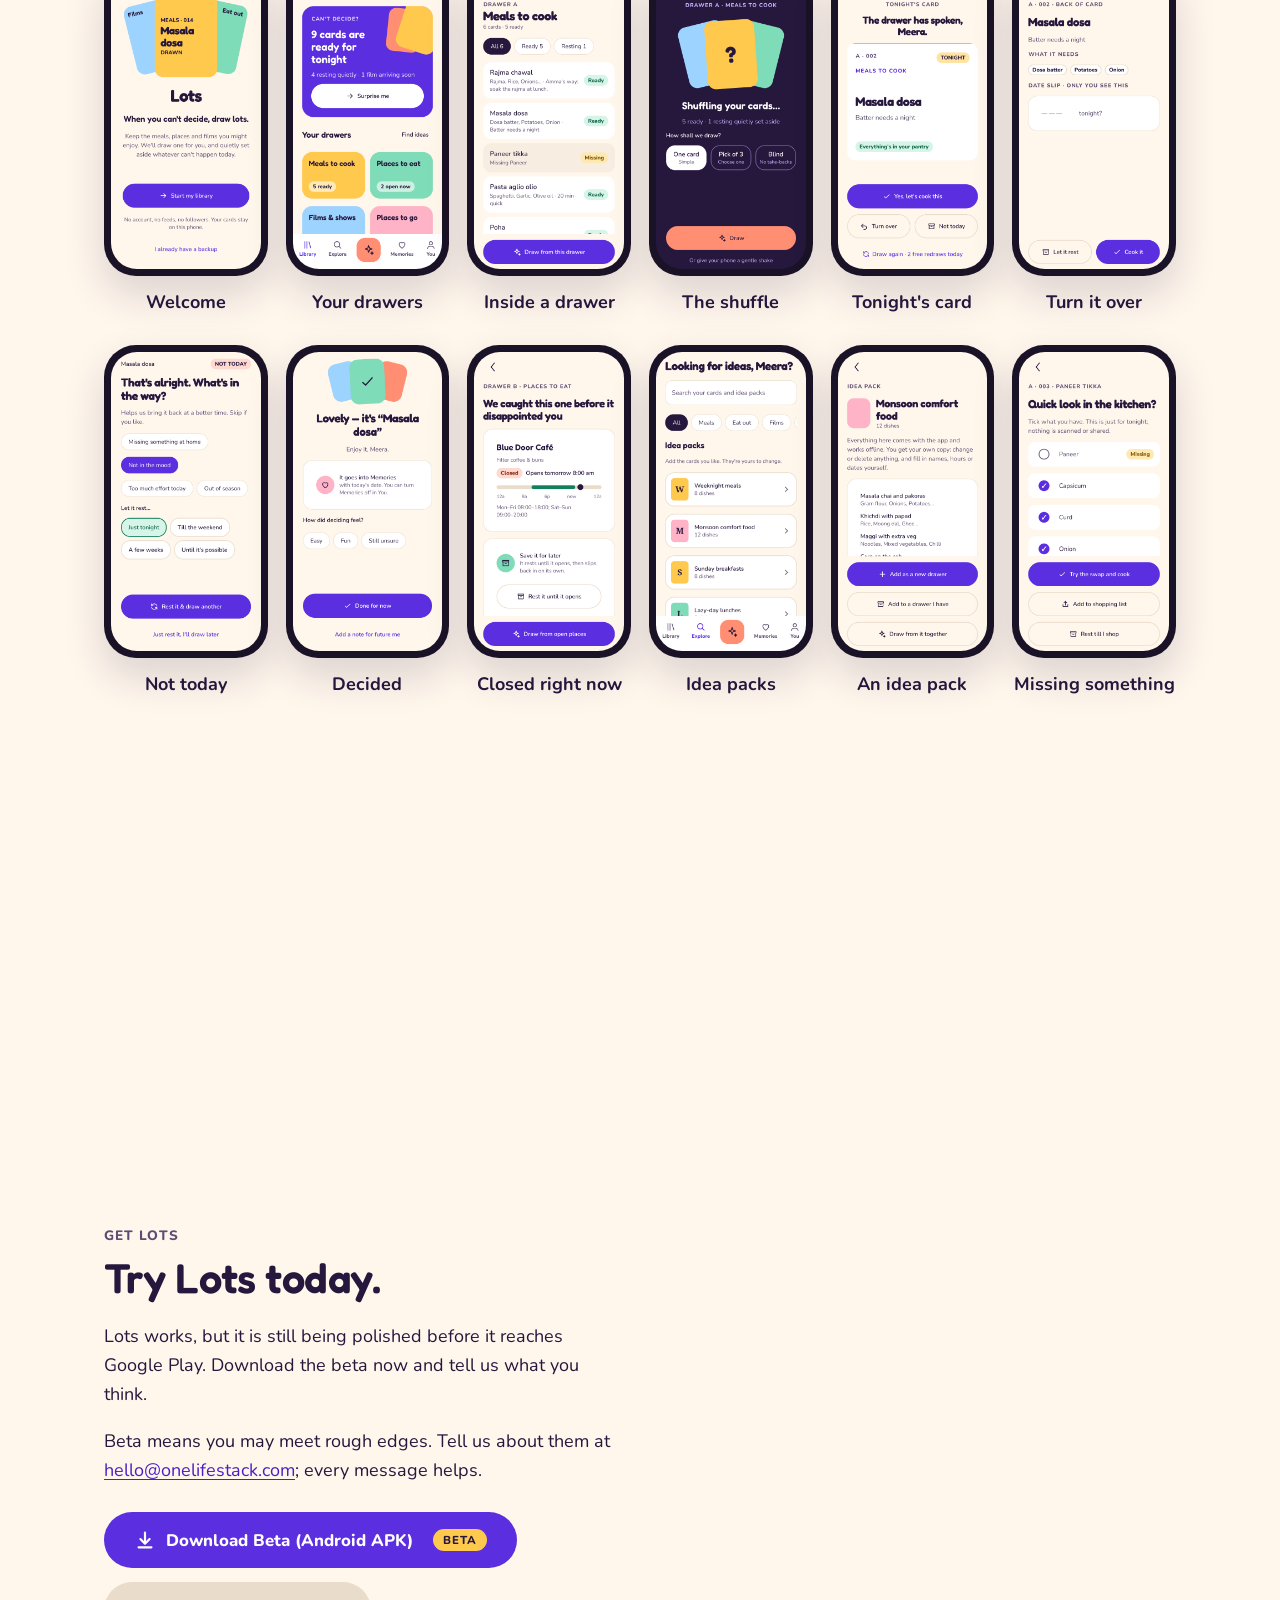
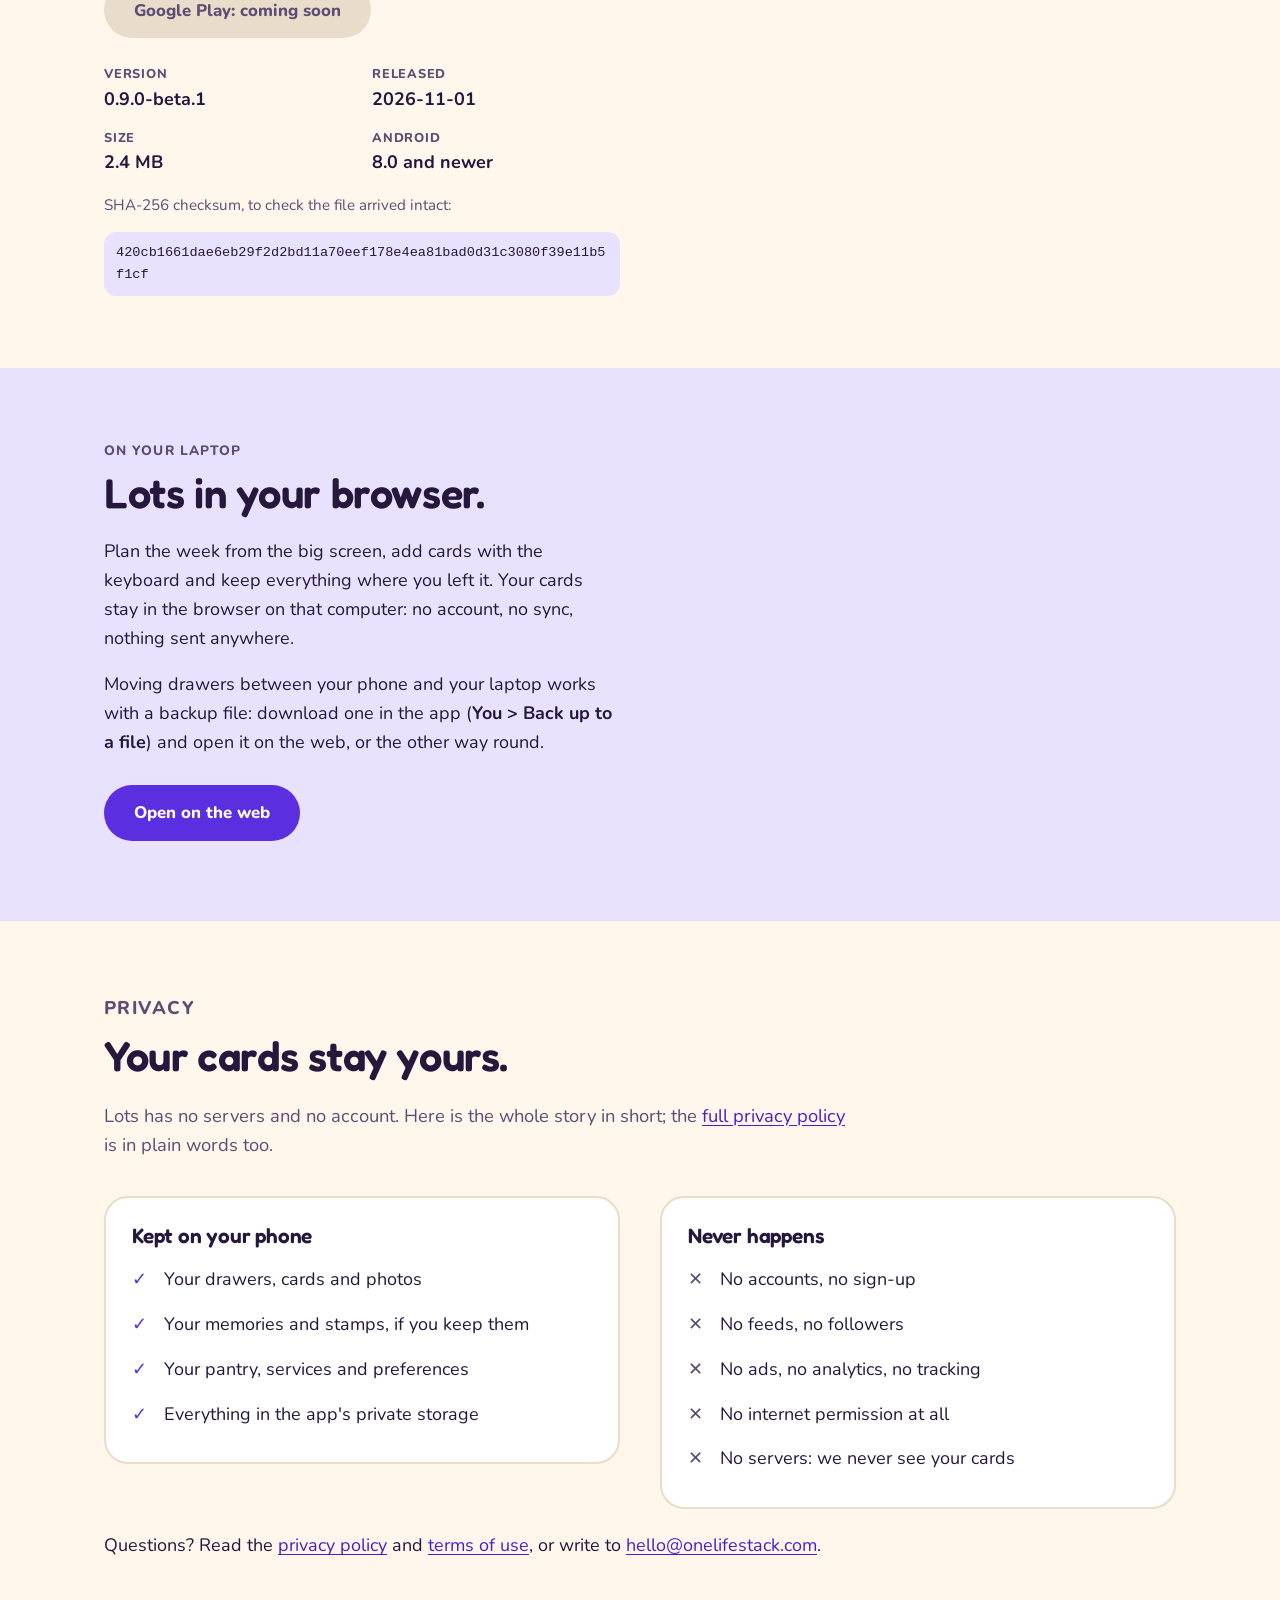
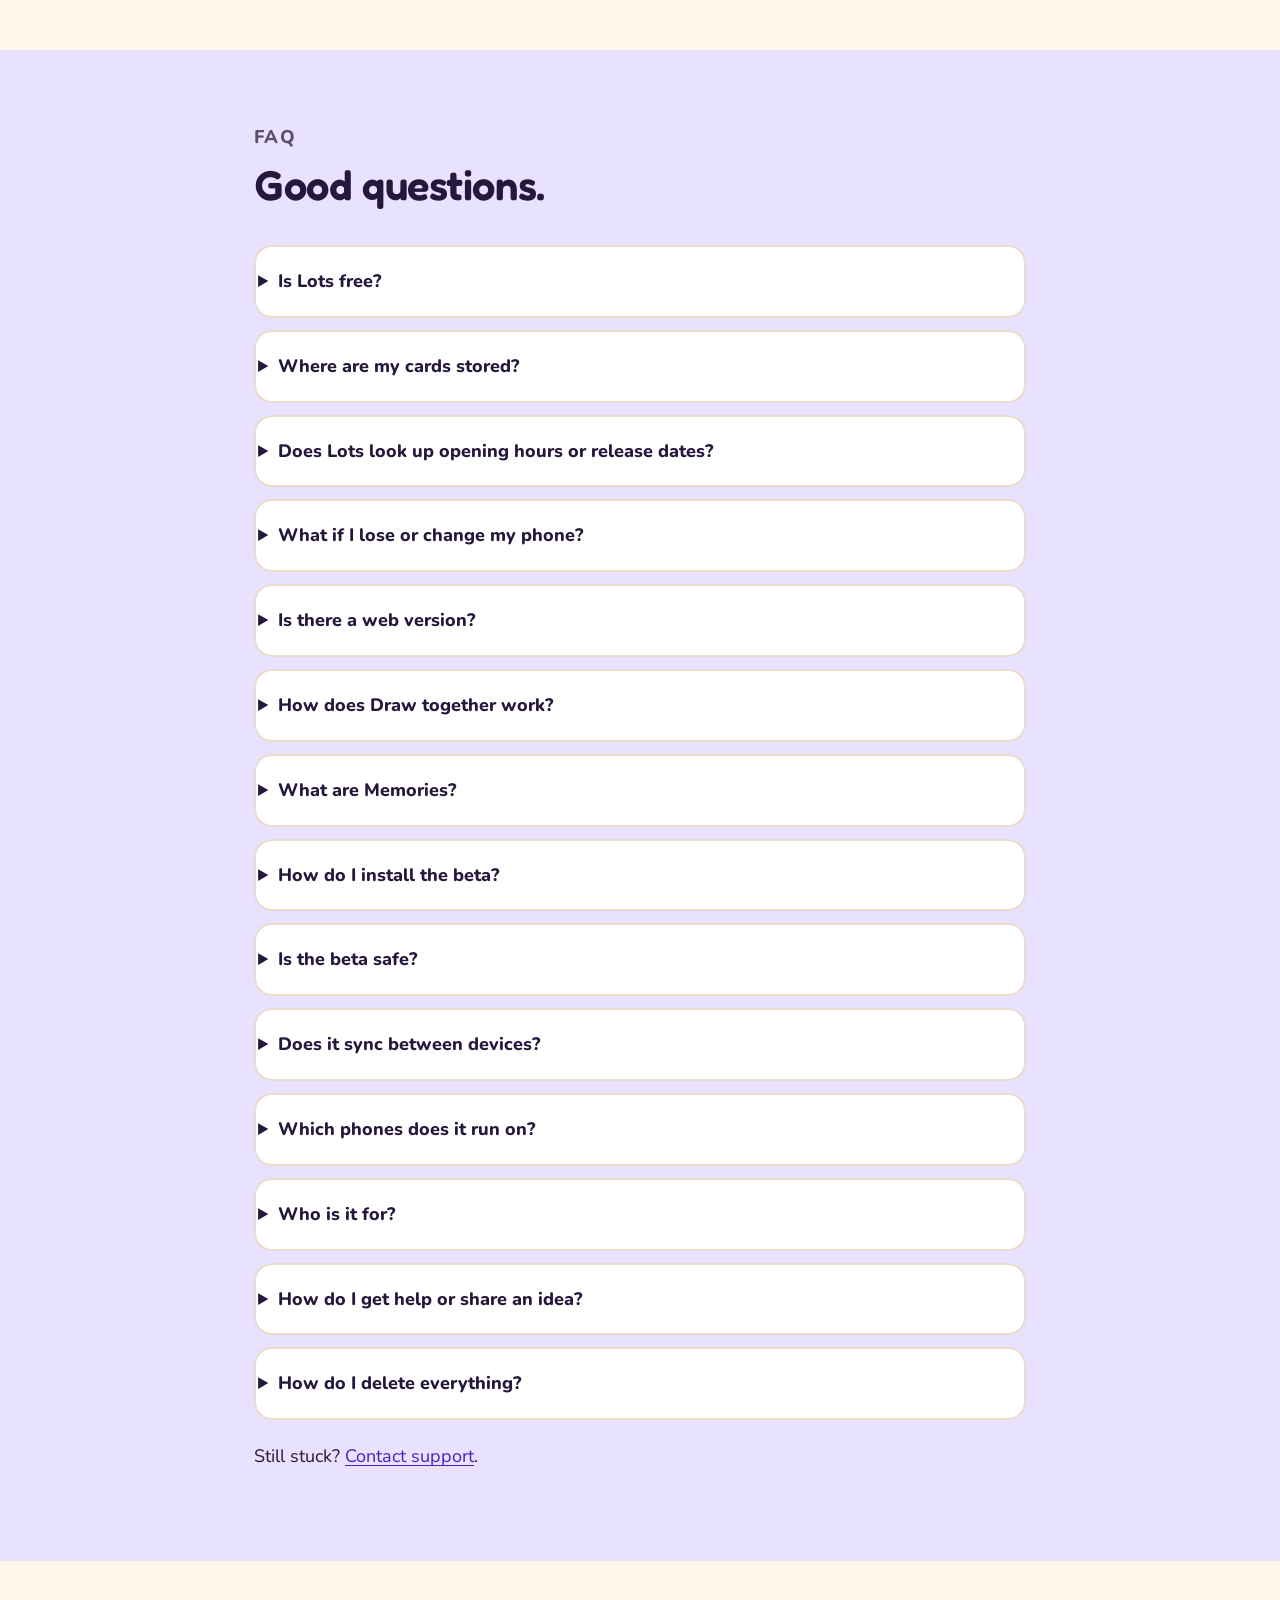
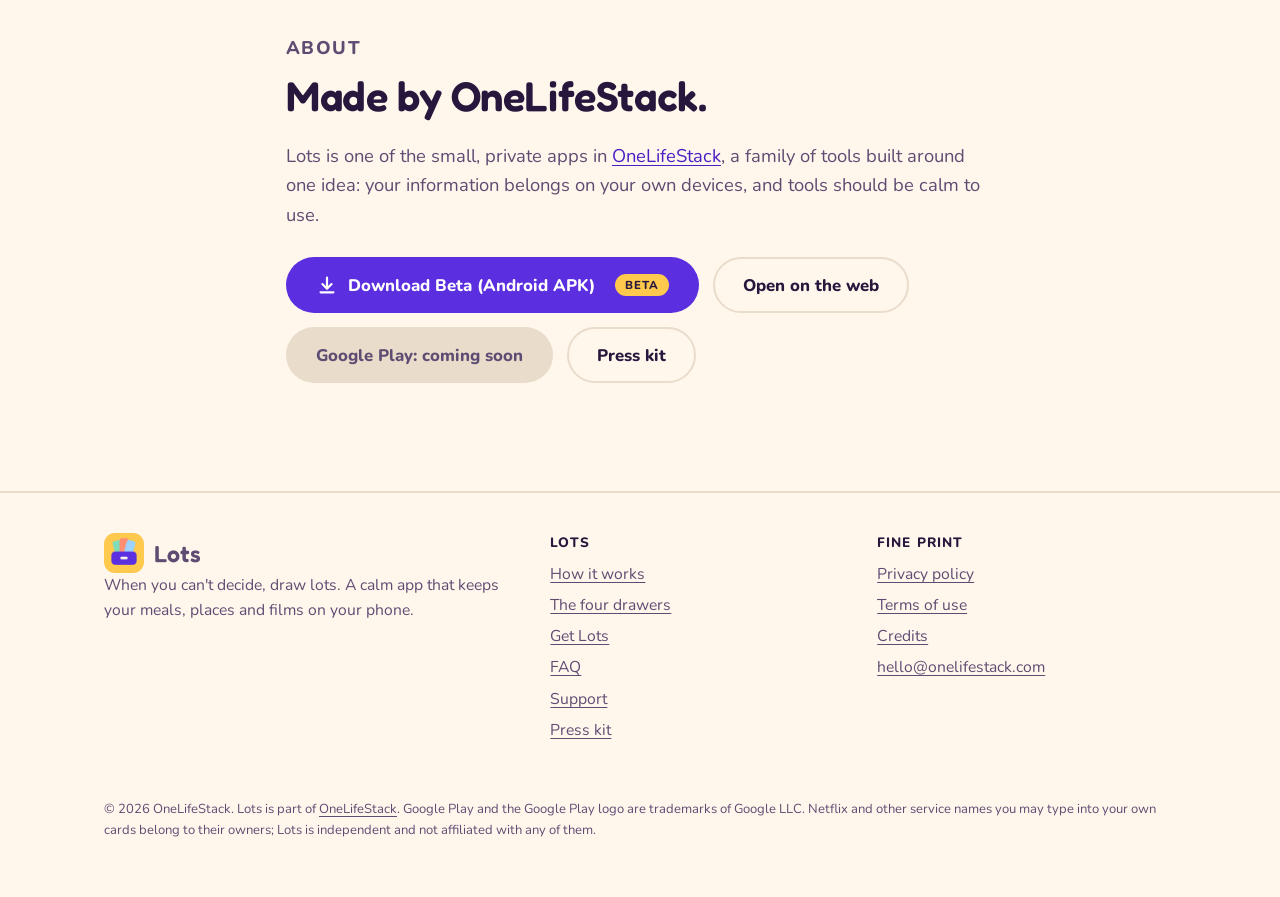
==== commit 2babc8fc: "Publish site from onelifestack-lots 5e0917a" ====
--- a/index.html
+++ b/index.html
@@ -24,7 +24,7 @@
 <p class="eyebrow">Decisions for Android</p>
 <h1>Can't decide? Draw a card.</h1>
 <p class="lead">Keep the meals, places and films you might enjoy. Lots draws one for you, and quietly sets aside whatever can't happen today. No feeds, no followers: your cards stay yours.</p>
-<div class="cta-row"><span class="btn" aria-disabled="true" role="text">Beta coming soon</span><a class="btn ghost" href="/app/">Open on the web</a><span class="btn" aria-disabled="true" role="text">Google Play: coming soon</span></div>
+<div class="cta-row"><a class="btn primary" href="https://github.com/onelifestack/lots-site/releases/download/v0.9.0-beta.1/lots-0.9.0-beta.1.apk" download><svg class="ico" width="22" height="22" viewBox="0 0 24 24" fill="none" stroke="currentColor" stroke-width="2.4" stroke-linecap="round" stroke-linejoin="round" aria-hidden="true"><path d="M12 4v11"/><path d="M7 11l5 5 5-5"/><path d="M5 20h14"/></svg>Download Beta (Android APK)<span class="badge">Beta</span></a><a class="btn ghost" href="/app/">Open on the web</a><span class="btn" aria-disabled="true" role="text">Google Play: coming soon</span></div>
 <p class="note">Free. Android 8.0 and newer. Ages 13+. <a href="#how">See how it works</a>.</p></div>
 <div class="hero-art"><div class="plx" data-plx="-0.05"><div class="phone float"><img src="/assets/shots/13-drawn.png" width="1080" height="2160" alt="A drawn card with the buttons Yes, Not today and Draw again"></div></div>
 <div class="plx stackwrap" data-plx="0.06" aria-hidden="true"><div class="stack">
@@ -46,8 +46,8 @@
 <p>It all happens on one phone: nobody else needs the app, an account or a signal.</p></div></section>
 <section id="screens"><div class="wrap"><div class="section-head"><p class="eyebrow">A look inside</p><h2>Sunny in light, calm in dark.</h2></div><div class="gallery"><figure><div class="phone"><img src="/assets/shots/01-welcome.png" width="1080" height="2160" alt="The Lots welcome screen: when you can&#x27;t decide, draw lots" loading="lazy"></div><figcaption>Welcome</figcaption></figure><figure><div class="phone"><img src="/assets/shots/10-home.png" width="1080" height="2160" alt="The Lots home screen with four drawers and a Surprise me button" loading="lazy"></div><figcaption>Your drawers</figcaption></figure><figure><div class="phone"><img src="/assets/shots/11-drawer.png" width="1080" height="2160" alt="A drawer of cards, with what is ready and what is resting" loading="lazy"></div><figcaption>Inside a drawer</figcaption></figure><figure><div class="phone"><img src="/assets/shots/12-shuffle.png" width="1080" height="2160" alt="The cards shuffling before a draw" loading="lazy"></div><figcaption>The shuffle</figcaption></figure><figure><div class="phone"><img src="/assets/shots/13-drawn.png" width="1080" height="2160" alt="A drawn card with the buttons Yes, Not today and Draw again" loading="lazy"></div><figcaption>Tonight&#x27;s card</figcaption></figure><figure><div class="phone"><img src="/assets/shots/14-card-back.png" width="1080" height="2160" alt="The back of a card with ingredients and notes" loading="lazy"></div><figcaption>Turn it over</figcaption></figure><figure><div class="phone"><img src="/assets/shots/15-not-today.png" width="1080" height="2160" alt="The Not today screen with reasons to choose from" loading="lazy"></div><figcaption>Not today</figcaption></figure><figure><div class="phone"><img src="/assets/shots/16-decided.png" width="1080" height="2160" alt="The Decided screen after saying yes to a card" loading="lazy"></div><figcaption>Decided</figcaption></figure><figure><div class="phone"><img src="/assets/shots/18-closed-now.png" width="1080" height="2160" alt="A card set aside because the place is closed right now" loading="lazy"></div><figcaption>Closed right now</figcaption></figure><figure><div class="phone"><img src="/assets/shots/20-explore.png" width="1080" height="2160" alt="Explore with idea packs to add to your drawers" loading="lazy"></div><figcaption>Idea packs</figcaption></figure><figure><div class="phone"><img src="/assets/shots/21-pack.png" width="1080" height="2160" alt="An idea pack with cards to add to your drawers" loading="lazy"></div><figcaption>An idea pack</figcaption></figure><figure><div class="phone"><img src="/assets/shots/22-missing-ingredients.png" width="1080" height="2160" alt="A card set aside because an ingredient is missing" loading="lazy"></div><figcaption>Missing something</figcaption></figure><figure><div class="phone"><img src="/assets/shots/30-memories.png" width="1080" height="2160" alt="Memories, the cards you said yes to kept like a scrapbook, with stamps" loading="lazy"></div><figcaption>Memories</figcaption></figure><figure><div class="phone"><img src="/assets/shots/31-stamps.png" width="1080" height="2160" alt="Little stamps for little adventures, with no streaks" loading="lazy"></div><figcaption>Stamps</figcaption></figure></div></div></section>
 <section id="get"><div class="wrap two"><div><p class="eyebrow">Get Lots</p><h2>Try Lots today.</h2>
-<p>The beta download is being prepared. Check back soon, or write to us and we will tell you when it is ready.</p><p>Beta means you may meet rough edges. Tell us about them at <a href="mailto:hello@onelifestack.com">hello@onelifestack.com</a>; every message helps.</p>
-<div class="cta-row"><span class="btn" aria-disabled="true" role="text">Beta coming soon</span><span class="btn" aria-disabled="true" role="text">Google Play: coming soon</span></div></div>
+<p>Lots works, but it is still being polished before it reaches Google Play. Download the beta now and tell us what you think.</p><p>Beta means you may meet rough edges. Tell us about them at <a href="mailto:hello@onelifestack.com">hello@onelifestack.com</a>; every message helps.</p>
+<div class="cta-row"><a class="btn primary" href="https://github.com/onelifestack/lots-site/releases/download/v0.9.0-beta.1/lots-0.9.0-beta.1.apk" download><svg class="ico" width="22" height="22" viewBox="0 0 24 24" fill="none" stroke="currentColor" stroke-width="2.4" stroke-linecap="round" stroke-linejoin="round" aria-hidden="true"><path d="M12 4v11"/><path d="M7 11l5 5 5-5"/><path d="M5 20h14"/></svg>Download Beta (Android APK)<span class="badge">Beta</span></a><span class="btn" aria-disabled="true" role="text">Google Play: coming soon</span></div><dl class="facts"><div><dt>Version</dt><dd>0.9.0-beta.1</dd></div><div><dt>Released</dt><dd>2026-11-01</dd></div><div><dt>Size</dt><dd>2.4 MB</dd></div><div><dt>Android</dt><dd>8.0 and newer</dd></div></dl><p class="note">SHA-256 checksum, to check the file arrived intact:</p><code class="hash">420cb1661dae6eb29f2d2bd11a70eef178e4ea81bad0d31c3080f39e11b5f1cf</code></div>
 <div class="panel"><h3>Install in four taps</h3><ol class="install"><li>Open this page on your Android phone and tap <strong>Download Beta</strong>.</li><li>When the file finishes, open it. If Android asks, allow installs from your browser or Files app.</li><li>Tap <strong>Install</strong>, then <strong>Open</strong>.</li><li>Fill your first drawer and draw a card. Needs Android 8.0 or newer.</li></ol>
 <h3>Same promises as ever</h3><p>No account, no ads, no tracking, and no internet permission. Your cards stay on your phone.</p>
 <h3>When the Play version arrives</h3><p>The beta is signed with a beta key, so Google Play cannot update it. When Lots is on Play: save a backup (<strong>You &gt; Back up to a file</strong>), uninstall the beta, install from Play, then restore from your file.</p></div></div></section>
@@ -60,7 +60,7 @@
 <div class="two"><div class="panel"><h3>Kept on your phone</h3><ul class="keep"><li>Your drawers, cards and photos</li><li>Your memories and stamps, if you keep them</li><li>Your pantry, services and preferences</li><li>Everything in the app's private storage</li></ul></div><div class="panel"><h3>Never happens</h3><ul class="never"><li>No accounts, no sign-up</li><li>No feeds, no followers</li><li>No ads, no analytics, no tracking</li><li>No internet permission at all</li><li>No servers: we never see your cards</li></ul></div></div>
 <p style="margin-top:22px">Questions? Read the <a href="/privacy/">privacy policy</a> and <a href="/terms/">terms of use</a>, or write to <a href="mailto:hello@onelifestack.com">hello@onelifestack.com</a>.</p></div></section>
 <section id="faq" class="tint"><div class="wrap" style="max-width:820px"><div class="section-head"><p class="eyebrow">FAQ</p><h2>Good questions.</h2></div><details><summary>Is Lots free?</summary><p>Yes. There are no ads, no subscriptions and nothing to buy.</p></details><details><summary>Where are my cards stored?</summary><p>Only on your phone, in the app's private storage. There is no account and no cloud. We run no servers for Lots, so we cannot see your cards.</p></details><details><summary>Does Lots look up opening hours or release dates?</summary><p>No. Lots never goes online, so you type when a place opens and the day a film arrives. That is also why it needs no internet permission.</p></details><details><summary>What if I lose or change my phone?</summary><p>Use You > Back up to a file to save everything to a place you choose. On the new phone, restore from that file.</p></details><details><summary>Is there a web version?</summary><p>Yes: <a href="/app/">Open on the web</a>. It works on a laptop, keeps its data in that browser only, and uses the same backup file as the phone app, so you can move your drawers between them.</p></details><details><summary>How does Draw together work?</summary><p>Pass the phone. Three cards are dealt, each person has one veto, and the last card standing wins the night. It all happens on the one phone.</p></details><details><summary>What are Memories?</summary><p>The cards you said yes to, kept like a scrapbook, with a few little stamps. There are no streaks and nothing to lose. Prefer not to keep them? Turn Memories off and cards simply go back in their drawers.</p></details><details><summary>How do I install the beta?</summary><p>Open <a href="/#get">the Get Lots section</a> on your phone, tap Download, and open the file when it finishes. Android may ask you to allow installs from your browser or Files app once; say yes, then tap Install. It needs Android 8.0 or newer.</p></details><details><summary>Is the beta safe?</summary><p>It is the same app we will put on Google Play, built by us and signed with a beta key, with the same promises: no account, no ads, no tracking, no internet permission. Check the file with the SHA-256 checksum shown next to the download, and only install it from this site.</p></details><details><summary>Does it sync between devices?</summary><p>Not in this version. Nothing leaves your phone unless you save a backup file.</p></details><details><summary>Which phones does it run on?</summary><p>Android 8.0 (Oreo) and newer.</p></details><details><summary>Who is it for?</summary><p>Anyone aged 13 and over who has ever said "I don't mind, you choose" twice in a row.</p></details><details><summary>How do I get help or share an idea?</summary><p>Open You > Help in the app, or write to <a href="mailto:hello@onelifestack.com">hello@onelifestack.com</a>.</p></details><details><summary>How do I delete everything?</summary><p>You > Erase everything in the app, or just uninstall it. There is nothing to delete anywhere else.</p></details><p style="margin-top:22px">Still stuck? <a href="/support/">Contact support</a>.</p></div></section>
-<section id="about"><div class="wrap section-head"><p class="eyebrow">About</p><h2>Made by OneLifeStack.</h2><p>Lots is one of the small, private apps in <a href="https://onelifestack.com">OneLifeStack</a>, a family of tools built around one idea: your information belongs on your own devices, and tools should be calm to use.</p><div class="cta-row"><span class="btn" aria-disabled="true" role="text">Beta coming soon</span><a class="btn ghost" href="/app/">Open on the web</a><span class="btn" aria-disabled="true" role="text">Google Play: coming soon</span><a class="btn ghost" href="/press/">Press kit</a></div></div></section>
+<section id="about"><div class="wrap section-head"><p class="eyebrow">About</p><h2>Made by OneLifeStack.</h2><p>Lots is one of the small, private apps in <a href="https://onelifestack.com">OneLifeStack</a>, a family of tools built around one idea: your information belongs on your own devices, and tools should be calm to use.</p><div class="cta-row"><a class="btn primary" href="https://github.com/onelifestack/lots-site/releases/download/v0.9.0-beta.1/lots-0.9.0-beta.1.apk" download><svg class="ico" width="22" height="22" viewBox="0 0 24 24" fill="none" stroke="currentColor" stroke-width="2.4" stroke-linecap="round" stroke-linejoin="round" aria-hidden="true"><path d="M12 4v11"/><path d="M7 11l5 5 5-5"/><path d="M5 20h14"/></svg>Download Beta (Android APK)<span class="badge">Beta</span></a><a class="btn ghost" href="/app/">Open on the web</a><span class="btn" aria-disabled="true" role="text">Google Play: coming soon</span><a class="btn ghost" href="/press/">Press kit</a></div></div></section>
 
 </main>
 <footer class="site"><div class="wrap">
